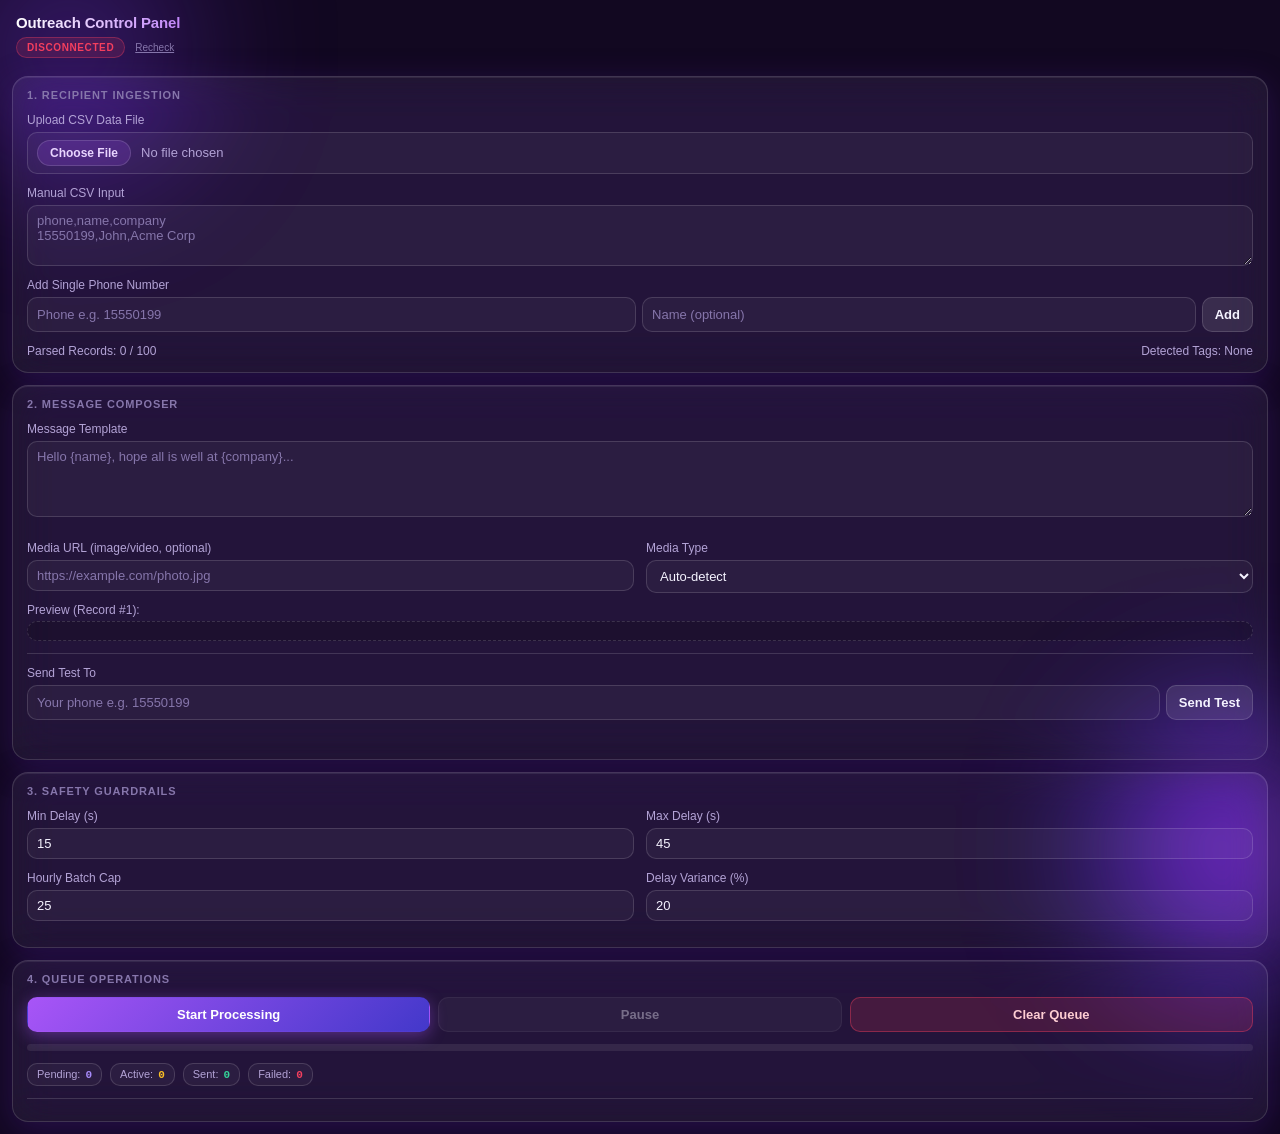
==== sidepanel/sidepanel.html @ 9fc60889 "update" ====
<!DOCTYPE html>
<html lang="en">
<head>
  <meta charset="UTF-8">
  <meta name="viewport" content="width=device-width, initial-scale=1.0">
  <title>Bulk Outreach Panel</title>
  <link rel="stylesheet" href="sidepanel.css">
</head>
<body>
  <div class="app-container">
    <header class="app-header">
      <h2>Outreach Control Panel</h2>
      <div class="header-status">
        <div id="connection-badge" class="badge disconnected">Disconnected</div>
        <button id="btn-recheck-connection" class="link-btn" type="button" title="Re-check WhatsApp session">Recheck</button>
      </div>
    </header>

    <!-- Recipient Data Ingestion Module -->
    <section class="panel-section">
      <h3>1. Recipient Ingestion</h3>
      <div class="form-group">
        <label for="csv-file-input">Upload CSV Data File</label>
        <input type="file" id="csv-file-input" accept=".csv">
      </div>
      <div class="form-group">
        <label for="manual-paste-input">Manual CSV Input</label>
        <textarea id="manual-paste-input" rows="3" placeholder="phone,name,company&#10;15550199,John,Acme Corp"></textarea>
      </div>
      <div class="form-group">
        <label for="quickadd-phone-input">Add Single Phone Number</label>
        <div class="inline-add-row">
          <input type="text" id="quickadd-phone-input" placeholder="Phone e.g. 15550199">
          <input type="text" id="quickadd-name-input" placeholder="Name (optional)">
          <button id="btn-quickadd" class="btn secondary btn-compact" type="button">Add</button>
        </div>
      </div>
      <div class="data-summary">
        <div>Parsed Records: <span id="record-count">0</span> / <span id="record-cap">100</span></div>
        <div>Detected Tags: <span id="detected-tags">None</span></div>
      </div>
      <div id="recipient-warning" class="warning-text" hidden></div>
    </section>

    <!-- Message Template Composer Module -->
    <section class="panel-section">
      <h3>2. Message Composer</h3>
      <div class="form-group">
        <label for="template-input">Message Template</label>
        <textarea id="template-input" rows="4" placeholder="Hello {name}, hope all is well at {company}..."></textarea>
      </div>
      <div id="dynamic-chip-container" class="chip-container"></div>
      <div class="grid-2col">
        <div class="form-group">
          <label for="media-url-input">Media URL (image/video, optional)</label>
          <input type="text" id="media-url-input" placeholder="https://example.com/photo.jpg">
        </div>
        <div class="form-group">
          <label for="media-type-input">Media Type</label>
          <select id="media-type-input">
            <option value="auto">Auto-detect</option>
            <option value="image">Image</option>
            <option value="video">Video</option>
          </select>
        </div>
      </div>
      <div class="preview-box">
        <label>Preview (Record #1):</label>
        <div id="template-preview-output" class="preview-content"></div>
        <img id="media-preview-thumb" class="media-preview-thumb" hidden alt="Media preview">
        <div id="media-preview-video-tag" class="media-preview-tag" hidden>🎬 Video attached</div>
      </div>
      <div class="form-group test-send-row">
        <label for="test-phone-input">Send Test To</label>
        <div class="inline-add-row inline-add-row-2">
          <input type="text" id="test-phone-input" placeholder="Your phone e.g. 15550199">
          <button id="btn-send-test" class="btn secondary btn-compact" type="button">Send Test</button>
        </div>
        <div id="test-send-status" class="test-send-status"></div>
      </div>
    </section>

    <!-- Automation Configuration Guardrails -->
    <section class="panel-section">
      <h3>3. Safety Guardrails</h3>
      <div class="grid-2col">
        <div class="form-group">
          <label for="min-delay-input">Min Delay (s)</label>
          <input type="number" id="min-delay-input" value="15" min="5">
        </div>
        <div class="form-group">
          <label for="max-delay-input">Max Delay (s)</label>
          <input type="number" id="max-delay-input" value="45" min="10">
        </div>
      </div>
      <div class="grid-2col">
        <div class="form-group">
          <label for="batch-cap-input">Hourly Batch Cap</label>
          <input type="number" id="batch-cap-input" value="25" min="1">
        </div>
        <div class="form-group">
          <label for="jitter-input">Delay Variance (%)</label>
          <input type="number" id="jitter-input" value="20" min="0" max="100">
        </div>
      </div>
    </section>

    <!-- Real-Time Queue Operations Monitor -->
    <section class="panel-section">
      <h3>4. Queue Operations</h3>
      <div class="button-group">
        <button id="btn-start-queue" class="btn primary">Start Processing</button>
        <button id="btn-pause-queue" class="btn secondary" disabled>Pause</button>
        <button id="btn-clear-queue" class="btn danger">Clear Queue</button>
      </div>
      <div class="progress-container">
        <div id="progress-fill" class="progress-bar-fill" style="width: 0%;"></div>
      </div>
      <div class="queue-status-summary">
        <span class="status-tag pending">Pending: <b id="cnt-pending">0</b></span>
        <span class="status-tag sending">Active: <b id="cnt-active">0</b></span>
        <span class="status-tag sent">Sent: <b id="cnt-sent">0</b></span>
        <span class="status-tag failed">Failed: <b id="cnt-failed">0</b></span>
      </div>
      <div id="queue-log-list" class="log-list"></div>
    </section>
  </div>
  <script type="module" src="sidepanel.js"></script>
</body>
</html>
---- sidepanel/sidepanel.css ----
:root {
  /* Base */
  --bg-deep: #120821;
  --bg-mid: #241246;

  /* Aurora signature blobs */
  --aurora-violet: #7c3aed;
  --aurora-magenta: #d946ef;
  --aurora-indigo: #4338ca;

  /* Glass surfaces */
  --glass-fill: rgba(255, 255, 255, 0.06);
  --glass-fill-strong: rgba(255, 255, 255, 0.1);
  --glass-border: rgba(255, 255, 255, 0.14);
  --glass-shadow: 0 8px 32px rgba(76, 29, 149, 0.35);

  /* Text */
  --text-primary: #f5f3ff;
  --text-muted: #b3a3d6;
  --text-faint: #8676ab;

  /* Accent + semantic */
  --accent: #a855f7;
  --accent-hover: #9333ea;
  --accent-soft: rgba(168, 85, 247, 0.18);
  --danger: #f43f5e;
  --danger-hover: #e11d48;
  --pending: #a78bfa;
  --sending: #fbbf24;
  --sent: #34d399;
  --failed: #f43f5e;

  --radius-lg: 16px;
  --radius-md: 10px;
  --spacing: 12px;
  font-size: 14px;
}

* {
  box-sizing: border-box;
}

html, body {
  height: 100%;
}

body {
  margin: 0;
  font-family: -apple-system, BlinkMacSystemFont, "Segoe UI", Roboto, sans-serif;
  color: var(--text-primary);
  background: var(--bg-deep);
  overflow-x: hidden;
}

/* --- Aurora signature background: soft drifting color fields behind the
   frosted glass cards. Fixed so it reads as one atmosphere behind scroll. --- */
body::before,
body::after {
  content: "";
  position: fixed;
  z-index: 0;
  border-radius: 50%;
  filter: blur(70px);
  opacity: 0.55;
  pointer-events: none;
  will-change: transform;
}

body::before {
  width: 340px;
  height: 340px;
  top: -120px;
  left: -100px;
  background: radial-gradient(circle, var(--aurora-violet), transparent 70%);
  animation: drift-a 26s ease-in-out infinite;
}

body::after {
  width: 300px;
  height: 300px;
  bottom: -100px;
  right: -110px;
  background: radial-gradient(circle, var(--aurora-magenta), var(--aurora-indigo) 60%, transparent 75%);
  animation: drift-b 32s ease-in-out infinite;
}

@keyframes drift-a {
  0%, 100% { transform: translate(0, 0) scale(1); }
  50% { transform: translate(30px, 40px) scale(1.12); }
}

@keyframes drift-b {
  0%, 100% { transform: translate(0, 0) scale(1); }
  50% { transform: translate(-25px, -30px) scale(1.08); }
}

@media (prefers-reduced-motion: reduce) {
  body::before,
  body::after {
    animation: none;
  }
}

.app-container {
  position: relative;
  z-index: 1;
  display: flex;
  flex-direction: column;
  gap: var(--spacing);
  padding: var(--spacing);
}

.app-header {
  display: flex;
  flex-direction: column;
  align-items: flex-start;
  gap: 6px;
  padding: 2px 4px 6px;
}

.app-header h2 {
  margin: 0;
  font-size: 15px;
  font-weight: 700;
  letter-spacing: -0.01em;
  white-space: nowrap;
  background: linear-gradient(90deg, #ffffff, var(--accent) 140%);
  -webkit-background-clip: text;
  background-clip: text;
  color: transparent;
}

.badge {
  font-size: 10px;
  font-weight: 700;
  text-transform: uppercase;
  letter-spacing: 0.06em;
  padding: 4px 10px;
  border-radius: 999px;
  border: 1px solid transparent;
  white-space: nowrap;
}

.badge.connected {
  background: rgba(52, 211, 153, 0.14);
  color: var(--sent);
  border-color: rgba(52, 211, 153, 0.35);
}

.badge.disconnected {
  background: rgba(244, 63, 94, 0.14);
  color: var(--failed);
  border-color: rgba(244, 63, 94, 0.35);
}

.header-status {
  display: flex;
  align-items: center;
  gap: 8px;
}

.link-btn {
  background: none;
  border: none;
  color: var(--text-faint);
  font-size: 10px;
  text-decoration: underline;
  cursor: pointer;
  padding: 2px;
}

.link-btn:hover {
  color: var(--accent);
}

/* --- Glass cards --- */

.panel-section {
  background: var(--glass-fill);
  border: 1px solid var(--glass-border);
  border-radius: var(--radius-lg);
  padding: var(--spacing) 14px 14px;
  backdrop-filter: blur(20px) saturate(160%);
  -webkit-backdrop-filter: blur(20px) saturate(160%);
  box-shadow: var(--glass-shadow), inset 0 1px 0 rgba(255, 255, 255, 0.08);
}

.panel-section h3 {
  margin: 0 0 var(--spacing) 0;
  font-size: 11px;
  font-weight: 700;
  text-transform: uppercase;
  letter-spacing: 0.08em;
  color: var(--text-faint);
}

.form-group {
  display: flex;
  flex-direction: column;
  gap: 5px;
  margin-bottom: var(--spacing);
}

.form-group:last-child {
  margin-bottom: 0;
}

.form-group label {
  font-size: 12px;
  color: var(--text-muted);
}

input[type="text"],
input[type="number"],
input[type="file"],
select,
textarea {
  width: 100%;
  padding: 7px 9px;
  border: 1px solid var(--glass-border);
  border-radius: var(--radius-md);
  font-family: inherit;
  font-size: 13px;
  background: rgba(255, 255, 255, 0.04);
  color: var(--text-primary);
  transition: border-color 0.15s ease, box-shadow 0.15s ease;
}

input::placeholder,
textarea::placeholder {
  color: var(--text-faint);
}

input:focus,
textarea:focus {
  outline: none;
  border-color: var(--accent);
  box-shadow: 0 0 0 3px var(--accent-soft);
}

input[type="file"] {
  color: var(--text-muted);
}

input[type="file"]::file-selector-button {
  padding: 5px 12px;
  margin-right: 10px;
  border: 1px solid var(--glass-border);
  border-radius: 999px;
  background: var(--accent-soft);
  color: #e9d5ff;
  font-size: 12px;
  font-weight: 600;
  cursor: pointer;
  transition: background-color 0.15s ease;
}

input[type="file"]::file-selector-button:hover {
  background: rgba(168, 85, 247, 0.3);
}

textarea {
  resize: vertical;
}

.data-summary {
  display: flex;
  justify-content: space-between;
  font-size: 12px;
  color: var(--text-muted);
  font-variant-numeric: tabular-nums;
}

.inline-add-row {
  display: grid;
  grid-template-columns: 1.1fr 1fr auto;
  gap: 6px;
}

.inline-add-row-2 {
  grid-template-columns: 1fr auto;
}

.btn-compact {
  flex: none;
  padding: 7px 14px;
}

.warning-text {
  margin-top: 8px;
  font-size: 11px;
  color: var(--sending);
  background: rgba(251, 191, 36, 0.12);
  border: 1px solid rgba(251, 191, 36, 0.35);
  border-radius: var(--radius-md);
  padding: 6px 9px;
}

.chip-container {
  display: flex;
  flex-wrap: wrap;
  gap: 6px;
  margin-bottom: var(--spacing);
}

.chip-container .chip {
  background: var(--accent-soft);
  border: 1px solid rgba(168, 85, 247, 0.35);
  border-radius: 999px;
  padding: 2px 10px;
  font-size: 11px;
  font-family: ui-monospace, "SF Mono", "Cascadia Code", monospace;
  color: #e9d5ff;
}

.preview-box label {
  font-size: 12px;
  color: var(--text-muted);
  display: block;
  margin-bottom: 4px;
}

.preview-content {
  background: rgba(0, 0, 0, 0.18);
  border: 1px dashed var(--glass-border);
  border-radius: var(--radius-md);
  padding: 9px;
  font-size: 13px;
  min-height: 20px;
  white-space: pre-wrap;
  color: var(--text-primary);
}

.media-preview-thumb {
  display: block;
  margin-top: 8px;
  max-width: 100%;
  max-height: 140px;
  border-radius: var(--radius-md);
  border: 1px solid var(--glass-border);
  object-fit: cover;
}

.media-preview-thumb[hidden],
.media-preview-tag[hidden] {
  display: none;
}

.media-preview-tag {
  margin-top: 8px;
  font-size: 12px;
  color: var(--text-muted);
  background: rgba(255, 255, 255, 0.04);
  border: 1px solid var(--glass-border);
  border-radius: var(--radius-md);
  padding: 6px 9px;
}

.test-send-row {
  margin-top: var(--spacing);
  padding-top: var(--spacing);
  border-top: 1px solid var(--glass-border);
}

.test-send-status {
  font-size: 11px;
  color: var(--text-muted);
  margin-top: 6px;
  min-height: 14px;
}

.test-send-status.success {
  color: var(--sent);
}

.test-send-status.error {
  color: var(--failed);
}

.grid-2col {
  display: grid;
  grid-template-columns: 1fr 1fr;
  gap: var(--spacing);
}

.button-group {
  display: flex;
  gap: 8px;
  margin-bottom: var(--spacing);
}

.btn {
  flex: 1;
  padding: 9px 12px;
  border: 1px solid transparent;
  border-radius: var(--radius-md);
  font-size: 13px;
  font-weight: 600;
  cursor: pointer;
  transition: transform 0.1s ease, background-color 0.15s ease, box-shadow 0.15s ease;
}

.btn:active:not(:disabled) {
  transform: scale(0.97);
}

.btn:disabled {
  opacity: 0.4;
  cursor: not-allowed;
}

.btn:focus-visible {
  outline: 2px solid var(--accent);
  outline-offset: 2px;
}

.btn.primary {
  background: linear-gradient(135deg, var(--accent), var(--aurora-indigo));
  color: #fff;
  box-shadow: 0 4px 16px rgba(168, 85, 247, 0.4);
}

.btn.primary:hover:not(:disabled) {
  background: linear-gradient(135deg, var(--accent-hover), var(--aurora-indigo));
}

.btn.secondary {
  background: var(--glass-fill-strong);
  border-color: var(--glass-border);
  color: var(--text-primary);
}

.btn.secondary:hover:not(:disabled) {
  background: rgba(255, 255, 255, 0.16);
}

.btn.danger {
  background: rgba(244, 63, 94, 0.16);
  border-color: rgba(244, 63, 94, 0.4);
  color: #fecdd3;
}

.btn.danger:hover:not(:disabled) {
  background: rgba(244, 63, 94, 0.28);
}

.progress-container {
  width: 100%;
  height: 7px;
  background: rgba(255, 255, 255, 0.08);
  border-radius: 999px;
  overflow: hidden;
  margin-bottom: var(--spacing);
}

.progress-bar-fill {
  height: 100%;
  background: linear-gradient(90deg, var(--aurora-indigo), var(--accent), var(--aurora-magenta));
  background-size: 200% 100%;
  border-radius: 999px;
  transition: width 0.3s ease;
  animation: shimmer 3s linear infinite;
}

@keyframes shimmer {
  0% { background-position: 0% 50%; }
  100% { background-position: 200% 50%; }
}

@media (prefers-reduced-motion: reduce) {
  .progress-bar-fill {
    animation: none;
  }
}

.queue-status-summary {
  display: flex;
  flex-wrap: wrap;
  gap: 8px;
  margin-bottom: var(--spacing);
}

.status-tag {
  font-size: 11px;
  font-variant-numeric: tabular-nums;
  padding: 4px 9px;
  border-radius: var(--radius-md);
  background: rgba(255, 255, 255, 0.04);
  border: 1px solid var(--glass-border);
  color: var(--text-muted);
}

.status-tag b {
  font-family: ui-monospace, "SF Mono", "Cascadia Code", monospace;
  margin-left: 2px;
}

.status-tag.pending b { color: var(--pending); }
.status-tag.sending b { color: var(--sending); }
.status-tag.sent b { color: var(--sent); }
.status-tag.failed b { color: var(--failed); }

.log-list {
  max-height: 160px;
  overflow-y: auto;
  font-size: 12px;
  font-family: ui-monospace, "SF Mono", "Cascadia Code", monospace;
  border-top: 1px solid var(--glass-border);
  padding-top: 8px;
  display: flex;
  flex-direction: column;
  gap: 4px;
}

.log-list .log-entry {
  display: flex;
  justify-content: space-between;
  gap: 8px;
  color: var(--text-muted);
}

.log-list::-webkit-scrollbar {
  width: 6px;
}

.log-list::-webkit-scrollbar-thumb {
  background: rgba(168, 85, 247, 0.35);
  border-radius: 999px;
}

.log-list::-webkit-scrollbar-track {
  background: transparent;
}
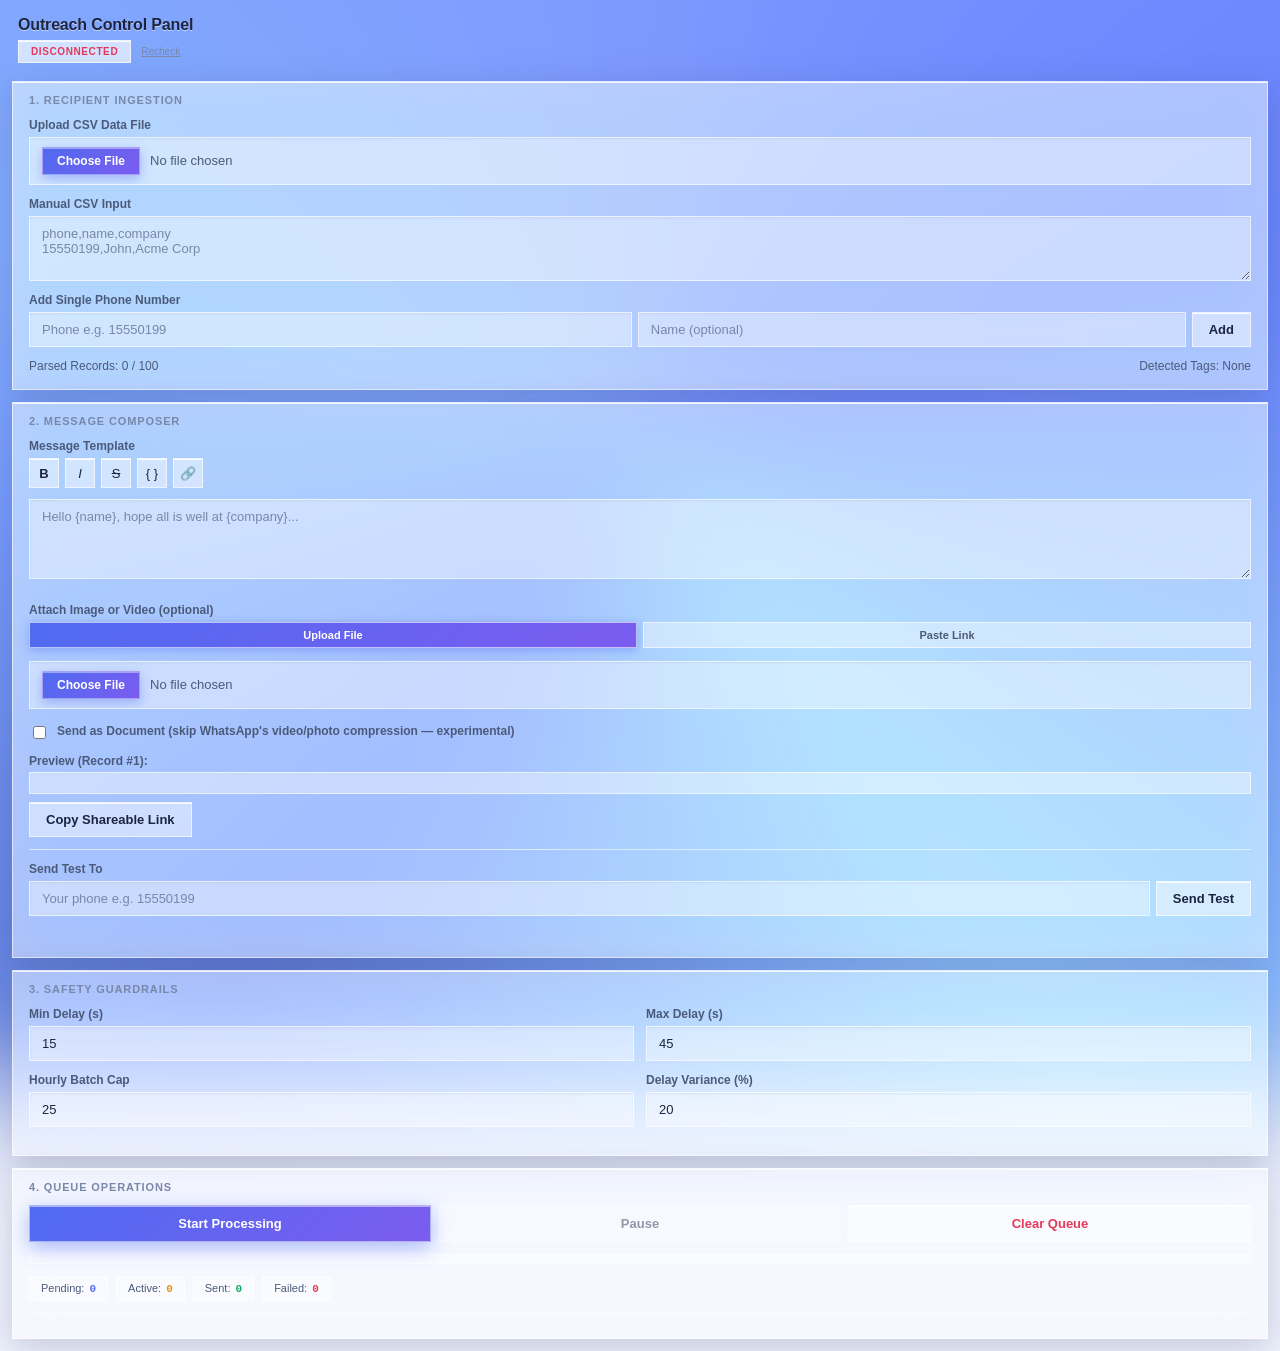
==== commit ec0fc4e2: "update" ====
--- a/sidepanel/sidepanel.html
+++ b/sidepanel/sidepanel.html
@@ -47,28 +47,61 @@
       <h3>2. Message Composer</h3>
       <div class="form-group">
         <label for="template-input">Message Template</label>
+        <div class="format-toolbar">
+          <button type="button" class="fmt-btn" data-marker="*" title="Bold"><b>B</b></button>
+          <button type="button" class="fmt-btn" data-marker="_" title="Italic"><i>I</i></button>
+          <button type="button" class="fmt-btn" data-marker="~" title="Strikethrough"><s>S</s></button>
+          <button type="button" class="fmt-btn" data-marker="```" title="Monospace">{ }</button>
+          <button type="button" class="fmt-btn" id="btn-insert-link" title="Insert Link">🔗</button>
+        </div>
         <textarea id="template-input" rows="4" placeholder="Hello {name}, hope all is well at {company}..."></textarea>
       </div>
       <div id="dynamic-chip-container" class="chip-container"></div>
-      <div class="grid-2col">
-        <div class="form-group">
-          <label for="media-url-input">Media URL (image/video, optional)</label>
-          <input type="text" id="media-url-input" placeholder="https://example.com/photo.jpg">
+
+      <div class="form-group">
+        <label>Attach Image or Video (optional)</label>
+        <div class="media-tabs">
+          <button type="button" class="media-tab active" data-tab="upload">Upload File</button>
+          <button type="button" class="media-tab" data-tab="link">Paste Link</button>
         </div>
-        <div class="form-group">
-          <label for="media-type-input">Media Type</label>
-          <select id="media-type-input">
-            <option value="auto">Auto-detect</option>
-            <option value="image">Image</option>
-            <option value="video">Video</option>
-          </select>
+
+        <div id="media-tab-upload" class="media-tab-panel">
+          <input type="file" id="media-file-input" accept="image/*,video/*">
+          <div id="upload-file-name" class="upload-name" hidden></div>
         </div>
+
+        <div id="media-tab-link" class="media-tab-panel" hidden>
+          <div class="grid-2col">
+            <div class="form-group">
+              <label for="media-url-input">Media URL</label>
+              <input type="text" id="media-url-input" placeholder="https://example.com/photo.jpg">
+            </div>
+            <div class="form-group">
+              <label for="media-type-input">Media Type</label>
+              <select id="media-type-input">
+                <option value="auto">Auto-detect</option>
+                <option value="image">Image</option>
+                <option value="video">Video</option>
+              </select>
+            </div>
+          </div>
+        </div>
+
+        <label class="checkbox-row">
+          <input type="checkbox" id="send-as-document-input">
+          <span>Send as Document (skip WhatsApp's video/photo compression — experimental)</span>
+        </label>
       </div>
+
       <div class="preview-box">
         <label>Preview (Record #1):</label>
         <div id="template-preview-output" class="preview-content"></div>
         <img id="media-preview-thumb" class="media-preview-thumb" hidden alt="Media preview">
         <div id="media-preview-video-tag" class="media-preview-tag" hidden>🎬 Video attached</div>
+        <div class="share-link-row">
+          <button id="btn-copy-share-link" class="btn secondary btn-compact" type="button">Copy Shareable Link</button>
+          <span id="share-link-status" class="share-link-status"></span>
+        </div>
       </div>
       <div class="form-group test-send-row">
         <label for="test-phone-input">Send Test To</label>
--- a/sidepanel/sidepanel.css
+++ b/sidepanel/sidepanel.css
@@ -1,37 +1,29 @@
 :root {
-  /* Base */
-  --bg-deep: #120821;
-  --bg-mid: #241246;
-
-  /* Aurora signature blobs */
-  --aurora-violet: #7c3aed;
-  --aurora-magenta: #d946ef;
-  --aurora-indigo: #4338ca;
-
-  /* Glass surfaces */
-  --glass-fill: rgba(255, 255, 255, 0.06);
-  --glass-fill-strong: rgba(255, 255, 255, 0.1);
-  --glass-border: rgba(255, 255, 255, 0.14);
-  --glass-shadow: 0 8px 32px rgba(76, 29, 149, 0.35);
-
-  /* Text */
-  --text-primary: #f5f3ff;
-  --text-muted: #b3a3d6;
-  --text-faint: #8676ab;
+  /* Liquid Glass: vivid moving color field behind, translucent frosted
+     panels floating on top with a bright specular edge. */
+  --text-primary: #1c2440;
+  --text-muted: #4c5a7a;
+  --text-faint: #7987a8;
 
   /* Accent + semantic */
-  --accent: #a855f7;
-  --accent-hover: #9333ea;
-  --accent-soft: rgba(168, 85, 247, 0.18);
-  --danger: #f43f5e;
-  --danger-hover: #e11d48;
-  --pending: #a78bfa;
-  --sending: #fbbf24;
-  --sent: #34d399;
-  --failed: #f43f5e;
-
-  --radius-lg: 16px;
-  --radius-md: 10px;
+  --accent: #4f6bf0;
+  --accent-hover: #3c56d6;
+  --accent-soft: rgba(79, 107, 240, 0.22);
+  --pending: #5b6fee;
+  --sending: #e8940f;
+  --sent: #17a869;
+  --failed: #e6395a;
+
+  /* Glass surface */
+  --glass-fill: rgba(255, 255, 255, 0.5);
+  --glass-fill-strong: rgba(255, 255, 255, 0.68);
+  --glass-highlight: rgba(255, 255, 255, 0.85);
+  --glass-edge: rgba(255, 255, 255, 0.6);
+  --glass-shadow: rgba(49, 57, 99, 0.22);
+
+  --radius-lg: 0;
+  --radius-md: 0;
+  --radius-pill: 0;
   --spacing: 12px;
   font-size: 14px;
 }
@@ -48,55 +40,40 @@
   margin: 0;
   font-family: -apple-system, BlinkMacSystemFont, "Segoe UI", Roboto, sans-serif;
   color: var(--text-primary);
-  background: var(--bg-deep);
   overflow-x: hidden;
-}
-
-/* --- Aurora signature background: soft drifting color fields behind the
-   frosted glass cards. Fixed so it reads as one atmosphere behind scroll. --- */
-body::before,
-body::after {
+  background: #eef1fc;
+}
+
+/* --- The "liquid" environment: a slow-flowing vivid gradient the glass
+   panels float on top of and refract. Fixed so it reads as one continuous
+   atmosphere behind scrollable content. --- */
+body::before {
   content: "";
   position: fixed;
+  inset: -20%;
   z-index: 0;
-  border-radius: 50%;
-  filter: blur(70px);
-  opacity: 0.55;
+  background: conic-gradient(
+    from 0deg at 50% 50%,
+    #4f6bf0,
+    #2f4bd0,
+    #6ea8f5,
+    #1c3a9c,
+    #5a86f0,
+    #4f6bf0
+  );
+  filter: blur(60px) saturate(140%);
+  opacity: 0.65;
+  animation: liquid-spin 40s linear infinite;
   pointer-events: none;
-  will-change: transform;
-}
-
-body::before {
-  width: 340px;
-  height: 340px;
-  top: -120px;
-  left: -100px;
-  background: radial-gradient(circle, var(--aurora-violet), transparent 70%);
-  animation: drift-a 26s ease-in-out infinite;
-}
-
-body::after {
-  width: 300px;
-  height: 300px;
-  bottom: -100px;
-  right: -110px;
-  background: radial-gradient(circle, var(--aurora-magenta), var(--aurora-indigo) 60%, transparent 75%);
-  animation: drift-b 32s ease-in-out infinite;
-}
-
-@keyframes drift-a {
-  0%, 100% { transform: translate(0, 0) scale(1); }
-  50% { transform: translate(30px, 40px) scale(1.12); }
-}
-
-@keyframes drift-b {
-  0%, 100% { transform: translate(0, 0) scale(1); }
-  50% { transform: translate(-25px, -30px) scale(1.08); }
+}
+
+@keyframes liquid-spin {
+  0% { transform: rotate(0deg); }
+  100% { transform: rotate(360deg); }
 }
 
 @media (prefers-reduced-motion: reduce) {
-  body::before,
-  body::after {
+  body::before {
     animation: none;
   }
 }
@@ -115,19 +92,17 @@
   flex-direction: column;
   align-items: flex-start;
   gap: 6px;
-  padding: 2px 4px 6px;
+  padding: 4px 6px 6px;
 }
 
 .app-header h2 {
   margin: 0;
-  font-size: 15px;
-  font-weight: 700;
+  font-size: 16px;
+  font-weight: 800;
   letter-spacing: -0.01em;
   white-space: nowrap;
-  background: linear-gradient(90deg, #ffffff, var(--accent) 140%);
-  -webkit-background-clip: text;
-  background-clip: text;
-  color: transparent;
+  color: #1c2440;
+  text-shadow: 0 1px 0 rgba(255, 255, 255, 0.5);
 }
 
 .badge {
@@ -135,22 +110,22 @@
   font-weight: 700;
   text-transform: uppercase;
   letter-spacing: 0.06em;
-  padding: 4px 10px;
-  border-radius: 999px;
-  border: 1px solid transparent;
+  padding: 5px 12px;
+  border-radius: var(--radius-pill);
   white-space: nowrap;
+  background: var(--glass-fill-strong);
+  backdrop-filter: blur(16px) saturate(160%);
+  -webkit-backdrop-filter: blur(16px) saturate(160%);
+  border: 1px solid var(--glass-edge);
+  box-shadow: inset 0 1px 0 var(--glass-highlight);
 }
 
 .badge.connected {
-  background: rgba(52, 211, 153, 0.14);
   color: var(--sent);
-  border-color: rgba(52, 211, 153, 0.35);
 }
 
 .badge.disconnected {
-  background: rgba(244, 63, 94, 0.14);
   color: var(--failed);
-  border-color: rgba(244, 63, 94, 0.35);
 }
 
 .header-status {
@@ -173,22 +148,23 @@
   color: var(--accent);
 }
 
-/* --- Glass cards --- */
+/* --- Glass cards: translucent, blurred, with a bright top-edge highlight
+   simulating light catching the rim of the glass. --- */
 
 .panel-section {
   background: var(--glass-fill);
-  border: 1px solid var(--glass-border);
+  backdrop-filter: blur(22px) saturate(180%);
+  -webkit-backdrop-filter: blur(22px) saturate(180%);
+  border: 1px solid var(--glass-edge);
   border-radius: var(--radius-lg);
-  padding: var(--spacing) 14px 14px;
-  backdrop-filter: blur(20px) saturate(160%);
-  -webkit-backdrop-filter: blur(20px) saturate(160%);
-  box-shadow: var(--glass-shadow), inset 0 1px 0 rgba(255, 255, 255, 0.08);
+  padding: var(--spacing) 16px 16px;
+  box-shadow: 0 8px 32px var(--glass-shadow), inset 0 1px 0 var(--glass-highlight);
 }
 
 .panel-section h3 {
   margin: 0 0 var(--spacing) 0;
   font-size: 11px;
-  font-weight: 700;
+  font-weight: 800;
   text-transform: uppercase;
   letter-spacing: 0.08em;
   color: var(--text-faint);
@@ -208,6 +184,7 @@
 .form-group label {
   font-size: 12px;
   color: var(--text-muted);
+  font-weight: 600;
 }
 
 input[type="text"],
@@ -216,14 +193,15 @@
 select,
 textarea {
   width: 100%;
-  padding: 7px 9px;
-  border: 1px solid var(--glass-border);
+  padding: 9px 12px;
+  border: 1px solid var(--glass-edge);
   border-radius: var(--radius-md);
   font-family: inherit;
   font-size: 13px;
-  background: rgba(255, 255, 255, 0.04);
+  background: rgba(255, 255, 255, 0.4);
   color: var(--text-primary);
-  transition: border-color 0.15s ease, box-shadow 0.15s ease;
+  box-shadow: inset 0 1px 2px rgba(49, 57, 99, 0.08);
+  transition: box-shadow 0.15s ease, background-color 0.15s ease;
 }
 
 input::placeholder,
@@ -234,8 +212,8 @@
 input:focus,
 textarea:focus {
   outline: none;
-  border-color: var(--accent);
-  box-shadow: 0 0 0 3px var(--accent-soft);
+  background: rgba(255, 255, 255, 0.6);
+  box-shadow: inset 0 1px 2px rgba(49, 57, 99, 0.08), 0 0 0 3px var(--accent-soft);
 }
 
 input[type="file"] {
@@ -243,20 +221,21 @@
 }
 
 input[type="file"]::file-selector-button {
-  padding: 5px 12px;
+  padding: 6px 14px;
   margin-right: 10px;
-  border: 1px solid var(--glass-border);
-  border-radius: 999px;
-  background: var(--accent-soft);
-  color: #e9d5ff;
+  border: 1px solid rgba(255, 255, 255, 0.4);
+  border-radius: var(--radius-pill);
+  background: linear-gradient(135deg, var(--accent), #7b5cf0);
+  color: #fff;
   font-size: 12px;
-  font-weight: 600;
+  font-weight: 700;
   cursor: pointer;
-  transition: background-color 0.15s ease;
+  box-shadow: 0 4px 12px rgba(79, 107, 240, 0.4), inset 0 1px 0 rgba(255, 255, 255, 0.4);
+  transition: box-shadow 0.15s ease;
 }
 
 input[type="file"]::file-selector-button:hover {
-  background: rgba(168, 85, 247, 0.3);
+  box-shadow: 0 2px 8px rgba(79, 107, 240, 0.4), inset 0 1px 0 rgba(255, 255, 255, 0.4);
 }
 
 textarea {
@@ -281,19 +260,14 @@
   grid-template-columns: 1fr auto;
 }
 
-.btn-compact {
-  flex: none;
-  padding: 7px 14px;
-}
-
 .warning-text {
   margin-top: 8px;
   font-size: 11px;
-  color: var(--sending);
-  background: rgba(251, 191, 36, 0.12);
-  border: 1px solid rgba(251, 191, 36, 0.35);
+  color: #8a5a05;
+  background: rgba(255, 255, 255, 0.45);
+  border: 1px solid var(--glass-edge);
   border-radius: var(--radius-md);
-  padding: 6px 9px;
+  padding: 7px 10px;
 }
 
 .chip-container {
@@ -304,13 +278,55 @@
 }
 
 .chip-container .chip {
-  background: var(--accent-soft);
-  border: 1px solid rgba(168, 85, 247, 0.35);
-  border-radius: 999px;
-  padding: 2px 10px;
+  background: rgba(255, 255, 255, 0.5);
+  border: 1px solid var(--glass-edge);
+  border-radius: var(--radius-pill);
+  padding: 3px 12px;
   font-size: 11px;
   font-family: ui-monospace, "SF Mono", "Cascadia Code", monospace;
-  color: #e9d5ff;
+  color: var(--accent);
+  font-weight: 600;
+}
+
+/* --- Formatting toolbar for the message template --- */
+
+.format-toolbar {
+  display: flex;
+  gap: 6px;
+  margin-bottom: 6px;
+}
+
+.fmt-btn {
+  width: 30px;
+  height: 30px;
+  border: 1px solid var(--glass-edge);
+  border-radius: var(--radius-md);
+  background: rgba(255, 255, 255, 0.45);
+  color: var(--text-primary);
+  font-size: 13px;
+  cursor: pointer;
+  display: flex;
+  align-items: center;
+  justify-content: center;
+  box-shadow: inset 0 1px 0 var(--glass-highlight);
+  transition: background-color 0.15s ease;
+}
+
+.fmt-btn:hover {
+  background: rgba(255, 255, 255, 0.7);
+  color: var(--accent);
+}
+
+.share-link-row {
+  display: flex;
+  align-items: center;
+  gap: 8px;
+  margin-top: 8px;
+}
+
+.share-link-status {
+  font-size: 11px;
+  color: var(--sent);
 }
 
 .preview-box label {
@@ -318,17 +334,29 @@
   color: var(--text-muted);
   display: block;
   margin-bottom: 4px;
+  font-weight: 600;
 }
 
 .preview-content {
-  background: rgba(0, 0, 0, 0.18);
-  border: 1px dashed var(--glass-border);
+  background: rgba(255, 255, 255, 0.4);
+  border: 1px solid var(--glass-edge);
   border-radius: var(--radius-md);
-  padding: 9px;
+  padding: 10px 12px;
   font-size: 13px;
   min-height: 20px;
   white-space: pre-wrap;
   color: var(--text-primary);
+}
+
+.preview-content strong { color: var(--text-primary); }
+.preview-content code {
+  background: rgba(49, 57, 99, 0.08);
+  padding: 0 4px;
+  font-family: ui-monospace, "SF Mono", "Cascadia Code", monospace;
+}
+.preview-content a {
+  color: var(--accent);
+  text-decoration: underline;
 }
 
 .media-preview-thumb {
@@ -337,12 +365,13 @@
   max-width: 100%;
   max-height: 140px;
   border-radius: var(--radius-md);
-  border: 1px solid var(--glass-border);
   object-fit: cover;
+  border: 1px solid var(--glass-edge);
 }
 
 .media-preview-thumb[hidden],
-.media-preview-tag[hidden] {
+.media-preview-tag[hidden],
+.upload-name[hidden] {
   display: none;
 }
 
@@ -350,16 +379,68 @@
   margin-top: 8px;
   font-size: 12px;
   color: var(--text-muted);
-  background: rgba(255, 255, 255, 0.04);
-  border: 1px solid var(--glass-border);
+  background: rgba(255, 255, 255, 0.4);
+  border: 1px solid var(--glass-edge);
   border-radius: var(--radius-md);
-  padding: 6px 9px;
+  padding: 7px 10px;
+}
+
+.upload-name {
+  margin-top: 6px;
+  font-size: 11px;
+  color: var(--accent);
+  font-weight: 600;
+}
+
+.media-tabs {
+  display: flex;
+  gap: 6px;
+  margin-bottom: 8px;
+}
+
+.media-tab {
+  flex: 1;
+  padding: 6px 10px;
+  border: 1px solid var(--glass-edge);
+  border-radius: var(--radius-pill);
+  background: rgba(255, 255, 255, 0.4);
+  color: var(--text-muted);
+  font-size: 11px;
+  font-weight: 700;
+  cursor: pointer;
+  transition: background-color 0.15s ease, color 0.15s ease;
+}
+
+.media-tab.active {
+  color: #fff;
+  background: linear-gradient(135deg, var(--accent), #7b5cf0);
+  box-shadow: 0 2px 10px rgba(79, 107, 240, 0.4);
+}
+
+.media-tab-panel[hidden] {
+  display: none;
+}
+
+.checkbox-row {
+  display: flex;
+  align-items: flex-start;
+  gap: 8px;
+  margin-top: 10px;
+  font-size: 11px;
+  color: var(--text-muted);
+  cursor: pointer;
+}
+
+.checkbox-row input {
+  width: auto;
+  margin-top: 2px;
+  accent-color: var(--accent);
 }
 
 .test-send-row {
   margin-top: var(--spacing);
   padding-top: var(--spacing);
-  border-top: 1px solid var(--glass-border);
+  border-top: 1px solid var(--glass-edge);
 }
 
 .test-send-status {
@@ -391,21 +472,24 @@
 
 .btn {
   flex: 1;
-  padding: 9px 12px;
-  border: 1px solid transparent;
-  border-radius: var(--radius-md);
+  padding: 10px 12px;
+  border: 1px solid var(--glass-edge);
+  border-radius: var(--radius-pill);
   font-size: 13px;
-  font-weight: 600;
+  font-weight: 700;
   cursor: pointer;
-  transition: transform 0.1s ease, background-color 0.15s ease, box-shadow 0.15s ease;
+  background: rgba(255, 255, 255, 0.45);
+  color: var(--text-primary);
+  box-shadow: inset 0 1px 0 var(--glass-highlight);
+  transition: box-shadow 0.12s ease, transform 0.1s ease, background-color 0.15s ease;
 }
 
 .btn:active:not(:disabled) {
-  transform: scale(0.97);
+  transform: scale(0.98);
 }
 
 .btn:disabled {
-  opacity: 0.4;
+  opacity: 0.45;
   cursor: not-allowed;
 }
 
@@ -415,62 +499,40 @@
 }
 
 .btn.primary {
-  background: linear-gradient(135deg, var(--accent), var(--aurora-indigo));
+  background: linear-gradient(135deg, var(--accent), #7b5cf0);
   color: #fff;
-  box-shadow: 0 4px 16px rgba(168, 85, 247, 0.4);
+  border-color: rgba(255, 255, 255, 0.5);
+  box-shadow: 0 6px 20px rgba(79, 107, 240, 0.45), inset 0 1px 0 rgba(255, 255, 255, 0.5);
 }
 
 .btn.primary:hover:not(:disabled) {
-  background: linear-gradient(135deg, var(--accent-hover), var(--aurora-indigo));
-}
-
-.btn.secondary {
-  background: var(--glass-fill-strong);
-  border-color: var(--glass-border);
-  color: var(--text-primary);
-}
-
-.btn.secondary:hover:not(:disabled) {
-  background: rgba(255, 255, 255, 0.16);
+  background: linear-gradient(135deg, var(--accent-hover), #6a49dd);
 }
 
 .btn.danger {
-  background: rgba(244, 63, 94, 0.16);
-  border-color: rgba(244, 63, 94, 0.4);
-  color: #fecdd3;
-}
-
-.btn.danger:hover:not(:disabled) {
-  background: rgba(244, 63, 94, 0.28);
+  color: var(--failed);
+}
+
+.btn-compact {
+  flex: none;
+  padding: 9px 16px;
 }
 
 .progress-container {
   width: 100%;
-  height: 7px;
-  background: rgba(255, 255, 255, 0.08);
-  border-radius: 999px;
+  height: 10px;
+  background: rgba(255, 255, 255, 0.35);
+  border: 1px solid var(--glass-edge);
+  border-radius: var(--radius-pill);
   overflow: hidden;
   margin-bottom: var(--spacing);
 }
 
 .progress-bar-fill {
   height: 100%;
-  background: linear-gradient(90deg, var(--aurora-indigo), var(--accent), var(--aurora-magenta));
-  background-size: 200% 100%;
-  border-radius: 999px;
+  background: linear-gradient(90deg, var(--accent), #7b5cf0);
+  border-radius: var(--radius-pill);
   transition: width 0.3s ease;
-  animation: shimmer 3s linear infinite;
-}
-
-@keyframes shimmer {
-  0% { background-position: 0% 50%; }
-  100% { background-position: 200% 50%; }
-}
-
-@media (prefers-reduced-motion: reduce) {
-  .progress-bar-fill {
-    animation: none;
-  }
 }
 
 .queue-status-summary {
@@ -483,10 +545,10 @@
 .status-tag {
   font-size: 11px;
   font-variant-numeric: tabular-nums;
-  padding: 4px 9px;
-  border-radius: var(--radius-md);
-  background: rgba(255, 255, 255, 0.04);
-  border: 1px solid var(--glass-border);
+  padding: 5px 11px;
+  border-radius: var(--radius-pill);
+  background: rgba(255, 255, 255, 0.4);
+  border: 1px solid var(--glass-edge);
   color: var(--text-muted);
 }
 
@@ -505,8 +567,8 @@
   overflow-y: auto;
   font-size: 12px;
   font-family: ui-monospace, "SF Mono", "Cascadia Code", monospace;
-  border-top: 1px solid var(--glass-border);
   padding-top: 8px;
+  border-top: 1px solid var(--glass-edge);
   display: flex;
   flex-direction: column;
   gap: 4px;
@@ -524,8 +586,8 @@
 }
 
 .log-list::-webkit-scrollbar-thumb {
-  background: rgba(168, 85, 247, 0.35);
-  border-radius: 999px;
+  background: var(--accent);
+  border-radius: var(--radius-pill);
 }
 
 .log-list::-webkit-scrollbar-track {
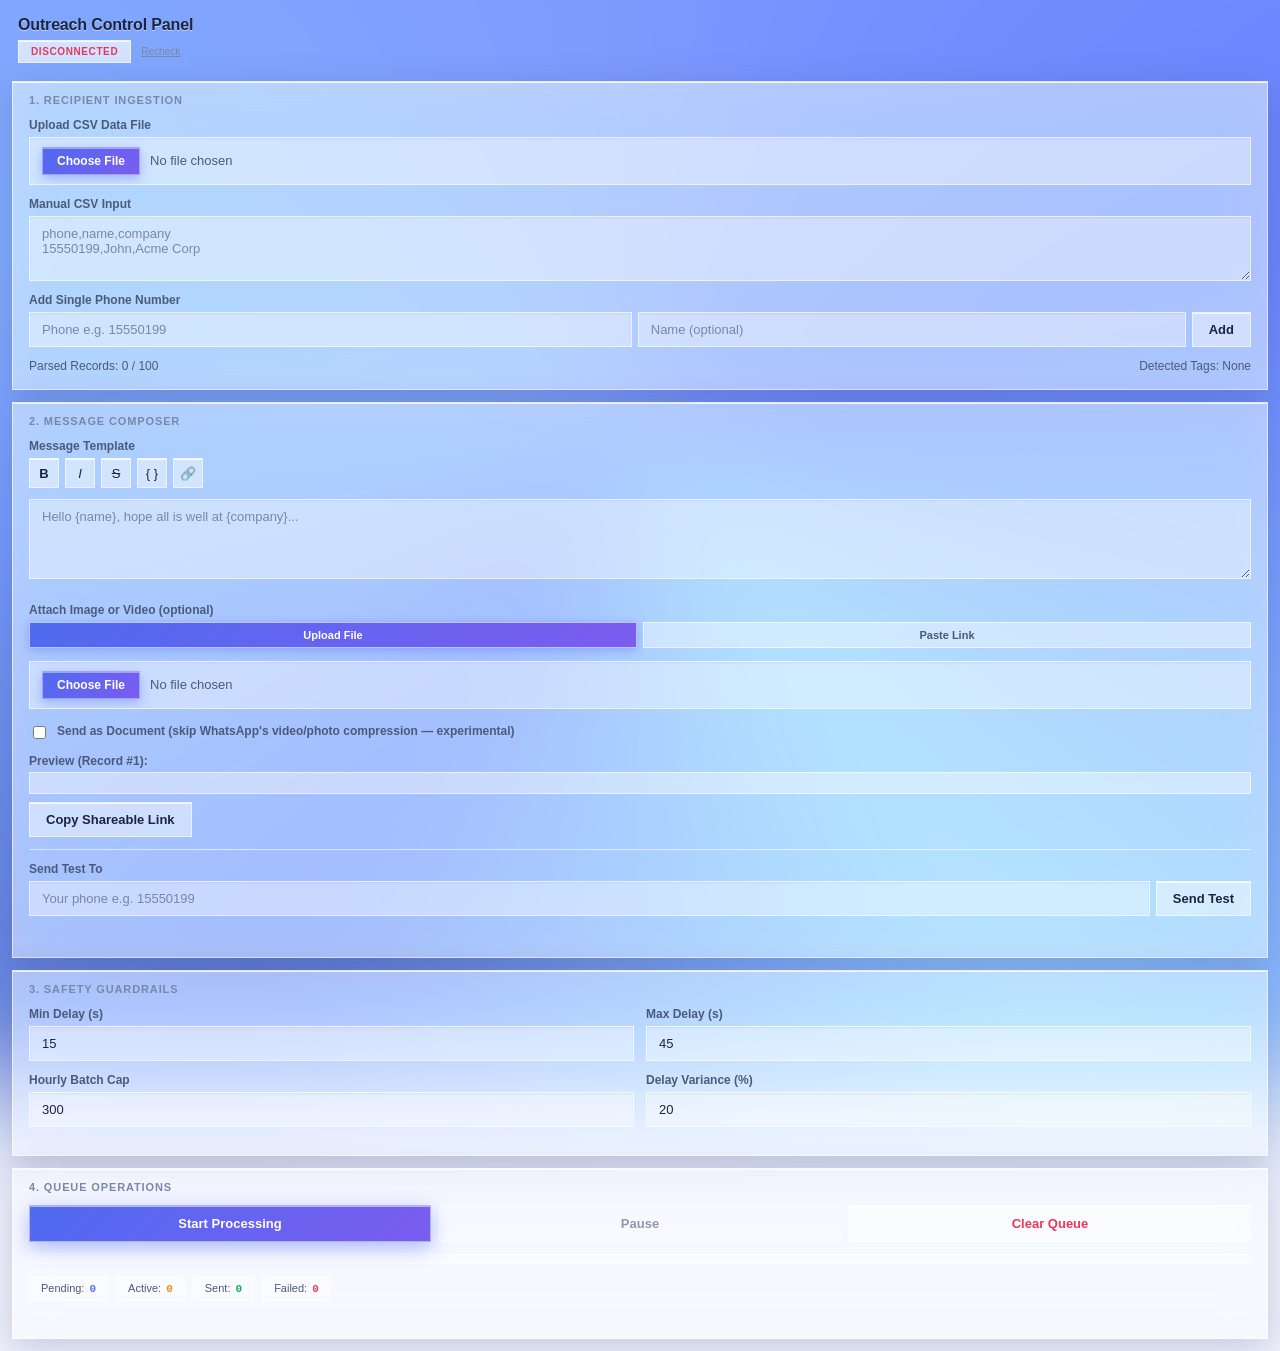
==== commit 936abe2e: "new version" ====
--- a/sidepanel/sidepanel.html
+++ b/sidepanel/sidepanel.html
@@ -53,6 +53,11 @@
           <button type="button" class="fmt-btn" data-marker="~" title="Strikethrough"><s>S</s></button>
           <button type="button" class="fmt-btn" data-marker="```" title="Monospace">{ }</button>
           <button type="button" class="fmt-btn" id="btn-insert-link" title="Insert Link">🔗</button>
+        </div>
+        <div id="link-insert-row" class="inline-add-row" hidden>
+          <input type="text" id="link-text-input" placeholder="Link text (optional)">
+          <input type="text" id="link-insert-input" placeholder="https://...">
+          <button type="button" id="btn-confirm-link" class="btn secondary btn-compact">Insert</button>
         </div>
         <textarea id="template-input" rows="4" placeholder="Hello {name}, hope all is well at {company}..."></textarea>
       </div>
@@ -129,7 +134,7 @@
       <div class="grid-2col">
         <div class="form-group">
           <label for="batch-cap-input">Hourly Batch Cap</label>
-          <input type="number" id="batch-cap-input" value="25" min="1">
+          <input type="number" id="batch-cap-input" value="300" min="1">
         </div>
         <div class="form-group">
           <label for="jitter-input">Delay Variance (%)</label>
--- a/sidepanel/sidepanel.css
+++ b/sidepanel/sidepanel.css
@@ -260,6 +260,10 @@
   grid-template-columns: 1fr auto;
 }
 
+.inline-add-row[hidden] {
+  display: none;
+}
+
 .warning-text {
   margin-top: 8px;
   font-size: 11px;
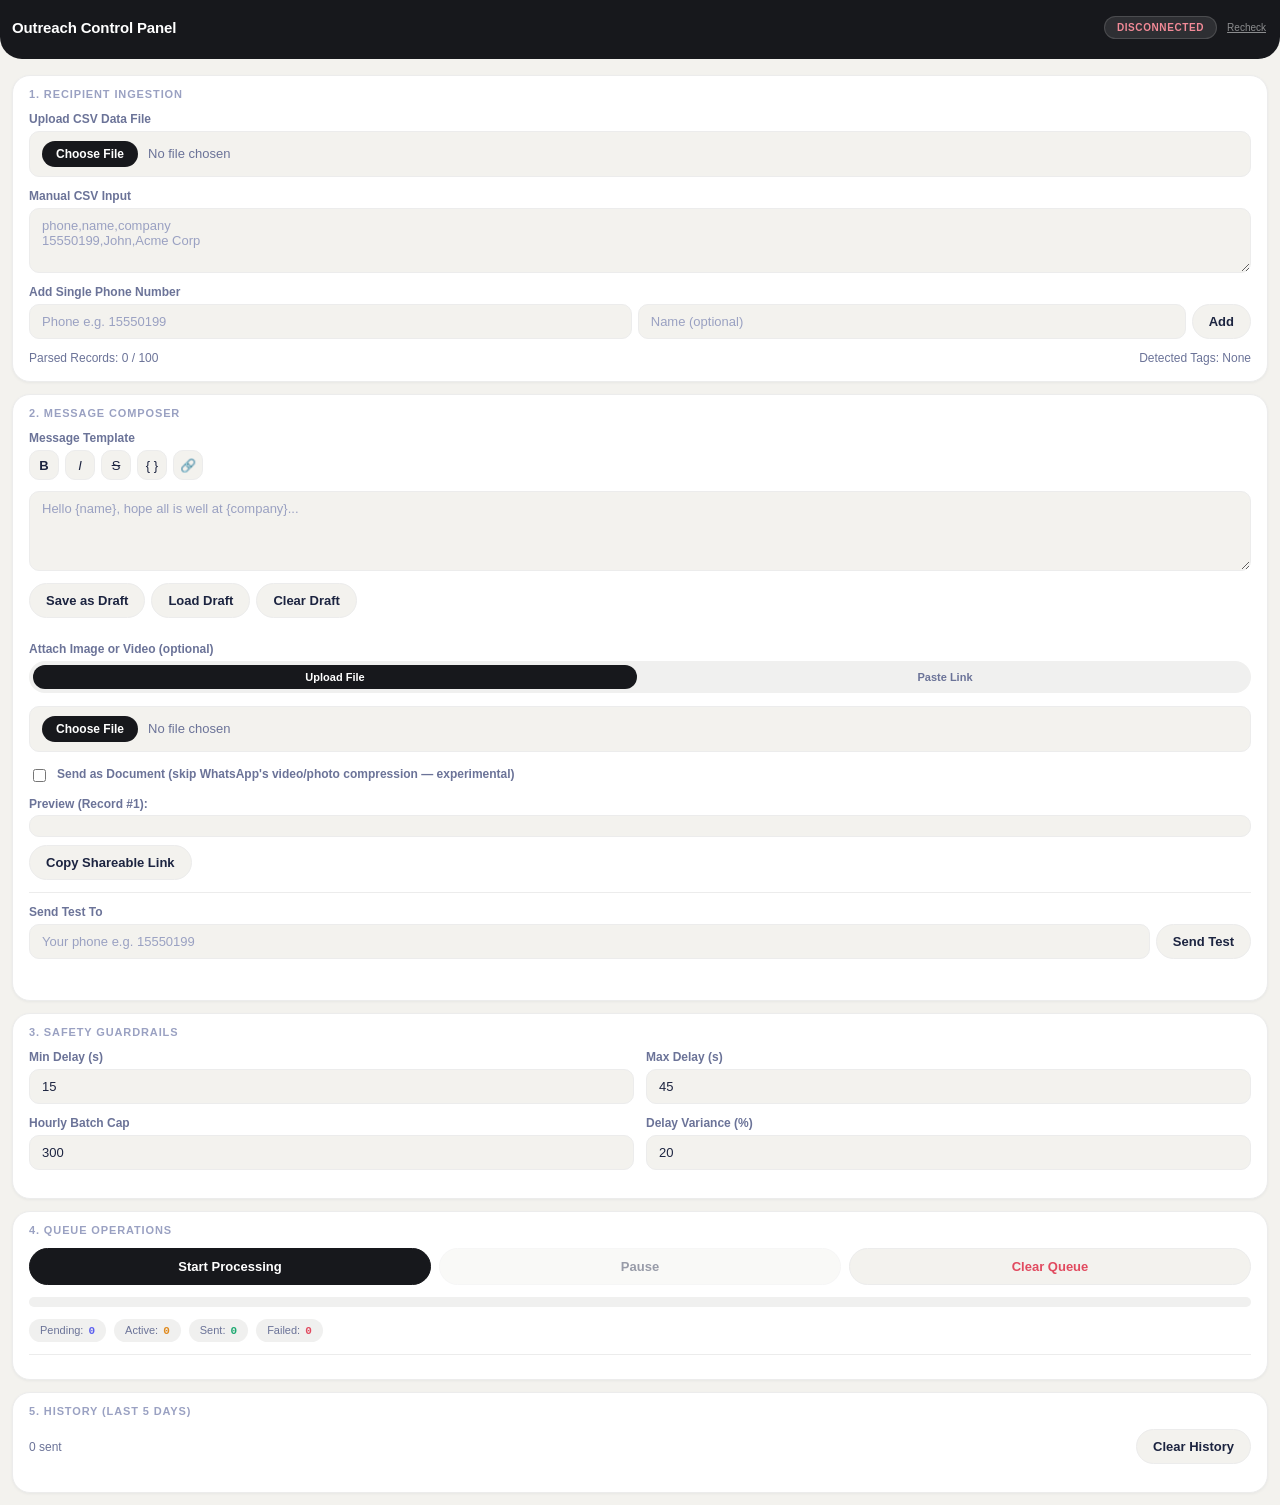
==== commit 0cad6eb8: "push new update" ====
--- a/sidepanel/sidepanel.html
+++ b/sidepanel/sidepanel.html
@@ -60,6 +60,12 @@
           <button type="button" id="btn-confirm-link" class="btn secondary btn-compact">Insert</button>
         </div>
         <textarea id="template-input" rows="4" placeholder="Hello {name}, hope all is well at {company}..."></textarea>
+      </div>
+      <div class="draft-row">
+        <button id="btn-save-draft" class="btn secondary btn-compact" type="button">Save as Draft</button>
+        <button id="btn-load-draft" class="btn secondary btn-compact" type="button">Load Draft</button>
+        <button id="btn-clear-draft" class="btn secondary btn-compact" type="button">Clear Draft</button>
+        <span id="draft-status" class="draft-status"></span>
       </div>
       <div id="dynamic-chip-container" class="chip-container"></div>
 
@@ -162,6 +168,16 @@
       </div>
       <div id="queue-log-list" class="log-list"></div>
     </section>
+
+    <!-- Local Send History (last 5 days, browser-only) -->
+    <section class="panel-section">
+      <h3>5. History (Last 5 Days)</h3>
+      <div class="history-toolbar">
+        <span id="history-count" class="history-count">0 sent</span>
+        <button id="btn-clear-history" class="btn secondary btn-compact" type="button">Clear History</button>
+      </div>
+      <div id="history-list" class="history-list"></div>
+    </section>
   </div>
   <script type="module" src="sidepanel.js"></script>
 </body>
--- a/sidepanel/sidepanel.css
+++ b/sidepanel/sidepanel.css
@@ -1,29 +1,26 @@
 :root {
-  /* Liquid Glass: vivid moving color field behind, translucent frosted
-     panels floating on top with a bright specular edge. */
   --text-primary: #1c2440;
-  --text-muted: #4c5a7a;
-  --text-faint: #7987a8;
-
-  /* Accent + semantic */
-  --accent: #4f6bf0;
-  --accent-hover: #3c56d6;
-  --accent-soft: rgba(79, 107, 240, 0.22);
-  --pending: #5b6fee;
-  --sending: #e8940f;
-  --sent: #17a869;
-  --failed: #e6395a;
-
-  /* Glass surface */
-  --glass-fill: rgba(255, 255, 255, 0.5);
-  --glass-fill-strong: rgba(255, 255, 255, 0.68);
-  --glass-highlight: rgba(255, 255, 255, 0.85);
-  --glass-edge: rgba(255, 255, 255, 0.6);
-  --glass-shadow: rgba(49, 57, 99, 0.22);
-
-  --radius-lg: 0;
-  --radius-md: 0;
-  --radius-pill: 0;
+  --text-muted: #6b7398;
+  --text-faint: #9aa1c2;
+
+  /* Accent + semantic — flat, solid colors */
+  --accent: #17181c;
+  --accent-hover: #000000;
+  --accent-soft: rgba(23, 24, 28, 0.08);
+  --pending: #5b5fef;
+  --sending: #e08a1e;
+  --sent: #1fa971;
+  --failed: #e14a5f;
+
+  --header-bg: #17181c;
+  --page-bg: #f3f2ee;
+  --card-bg: #ffffff;
+  --border: #ececec;
+  --tag-bg: #f0f0ef;
+
+  --radius-lg: 18px;
+  --radius-md: 10px;
+  --radius-pill: 999px;
   --spacing: 12px;
   font-size: 14px;
 }
@@ -41,46 +38,10 @@
   font-family: -apple-system, BlinkMacSystemFont, "Segoe UI", Roboto, sans-serif;
   color: var(--text-primary);
   overflow-x: hidden;
-  background: #eef1fc;
-}
-
-/* --- The "liquid" environment: a slow-flowing vivid gradient the glass
-   panels float on top of and refract. Fixed so it reads as one continuous
-   atmosphere behind scrollable content. --- */
-body::before {
-  content: "";
-  position: fixed;
-  inset: -20%;
-  z-index: 0;
-  background: conic-gradient(
-    from 0deg at 50% 50%,
-    #4f6bf0,
-    #2f4bd0,
-    #6ea8f5,
-    #1c3a9c,
-    #5a86f0,
-    #4f6bf0
-  );
-  filter: blur(60px) saturate(140%);
-  opacity: 0.65;
-  animation: liquid-spin 40s linear infinite;
-  pointer-events: none;
-}
-
-@keyframes liquid-spin {
-  0% { transform: rotate(0deg); }
-  100% { transform: rotate(360deg); }
-}
-
-@media (prefers-reduced-motion: reduce) {
-  body::before {
-    animation: none;
-  }
+  background: var(--page-bg);
 }
 
 .app-container {
-  position: relative;
-  z-index: 1;
   display: flex;
   flex-direction: column;
   gap: var(--spacing);
@@ -89,20 +50,22 @@
 
 .app-header {
   display: flex;
-  flex-direction: column;
-  align-items: flex-start;
-  gap: 6px;
-  padding: 4px 6px 6px;
+  align-items: center;
+  justify-content: space-between;
+  gap: 6px;
+  padding: 16px var(--spacing) 20px;
+  margin: calc(-1 * var(--spacing)) calc(-1 * var(--spacing)) 4px;
+  background: var(--header-bg);
+  border-radius: 0 0 22px 22px;
 }
 
 .app-header h2 {
   margin: 0;
-  font-size: 16px;
-  font-weight: 800;
+  font-size: 15px;
+  font-weight: 700;
   letter-spacing: -0.01em;
   white-space: nowrap;
-  color: #1c2440;
-  text-shadow: 0 1px 0 rgba(255, 255, 255, 0.5);
+  color: #fff;
 }
 
 .badge {
@@ -113,19 +76,16 @@
   padding: 5px 12px;
   border-radius: var(--radius-pill);
   white-space: nowrap;
-  background: var(--glass-fill-strong);
-  backdrop-filter: blur(16px) saturate(160%);
-  -webkit-backdrop-filter: blur(16px) saturate(160%);
-  border: 1px solid var(--glass-edge);
-  box-shadow: inset 0 1px 0 var(--glass-highlight);
+  background: rgba(255, 255, 255, 0.1);
+  border: 1px solid rgba(255, 255, 255, 0.14);
 }
 
 .badge.connected {
-  color: var(--sent);
+  color: #6fe3ab;
 }
 
 .badge.disconnected {
-  color: var(--failed);
+  color: #f28a97;
 }
 
 .header-status {
@@ -137,7 +97,7 @@
 .link-btn {
   background: none;
   border: none;
-  color: var(--text-faint);
+  color: rgba(255, 255, 255, 0.5);
   font-size: 10px;
   text-decoration: underline;
   cursor: pointer;
@@ -145,20 +105,17 @@
 }
 
 .link-btn:hover {
-  color: var(--accent);
-}
-
-/* --- Glass cards: translucent, blurred, with a bright top-edge highlight
-   simulating light catching the rim of the glass. --- */
+  color: #fff;
+}
+
+/* --- Flat cards: white surface, thin border, soft shadow --- */
 
 .panel-section {
-  background: var(--glass-fill);
-  backdrop-filter: blur(22px) saturate(180%);
-  -webkit-backdrop-filter: blur(22px) saturate(180%);
-  border: 1px solid var(--glass-edge);
+  background: var(--card-bg);
+  border: 1px solid var(--border);
   border-radius: var(--radius-lg);
   padding: var(--spacing) 16px 16px;
-  box-shadow: 0 8px 32px var(--glass-shadow), inset 0 1px 0 var(--glass-highlight);
+  box-shadow: 0 1px 3px rgba(28, 36, 64, 0.05);
 }
 
 .panel-section h3 {
@@ -194,14 +151,13 @@
 textarea {
   width: 100%;
   padding: 9px 12px;
-  border: 1px solid var(--glass-edge);
+  border: 1px solid var(--border);
   border-radius: var(--radius-md);
   font-family: inherit;
   font-size: 13px;
-  background: rgba(255, 255, 255, 0.4);
+  background: var(--page-bg);
   color: var(--text-primary);
-  box-shadow: inset 0 1px 2px rgba(49, 57, 99, 0.08);
-  transition: box-shadow 0.15s ease, background-color 0.15s ease;
+  transition: border-color 0.15s ease, background-color 0.15s ease;
 }
 
 input::placeholder,
@@ -212,8 +168,9 @@
 input:focus,
 textarea:focus {
   outline: none;
-  background: rgba(255, 255, 255, 0.6);
-  box-shadow: inset 0 1px 2px rgba(49, 57, 99, 0.08), 0 0 0 3px var(--accent-soft);
+  background: var(--card-bg);
+  border-color: var(--accent);
+  box-shadow: 0 0 0 3px var(--accent-soft);
 }
 
 input[type="file"] {
@@ -223,19 +180,18 @@
 input[type="file"]::file-selector-button {
   padding: 6px 14px;
   margin-right: 10px;
-  border: 1px solid rgba(255, 255, 255, 0.4);
-  border-radius: var(--radius-pill);
-  background: linear-gradient(135deg, var(--accent), #7b5cf0);
+  border: none;
+  border-radius: var(--radius-pill);
+  background: var(--accent);
   color: #fff;
   font-size: 12px;
   font-weight: 700;
   cursor: pointer;
-  box-shadow: 0 4px 12px rgba(79, 107, 240, 0.4), inset 0 1px 0 rgba(255, 255, 255, 0.4);
-  transition: box-shadow 0.15s ease;
+  transition: background-color 0.15s ease;
 }
 
 input[type="file"]::file-selector-button:hover {
-  box-shadow: 0 2px 8px rgba(79, 107, 240, 0.4), inset 0 1px 0 rgba(255, 255, 255, 0.4);
+  background: var(--accent-hover);
 }
 
 textarea {
@@ -268,8 +224,8 @@
   margin-top: 8px;
   font-size: 11px;
   color: #8a5a05;
-  background: rgba(255, 255, 255, 0.45);
-  border: 1px solid var(--glass-edge);
+  background: #fff8ea;
+  border: 1px solid #f5e3ae;
   border-radius: var(--radius-md);
   padding: 7px 10px;
 }
@@ -282,8 +238,8 @@
 }
 
 .chip-container .chip {
-  background: rgba(255, 255, 255, 0.5);
-  border: 1px solid var(--glass-edge);
+  background: var(--accent-soft);
+  border: 1px solid #ddd9fb;
   border-radius: var(--radius-pill);
   padding: 3px 12px;
   font-size: 11px;
@@ -303,22 +259,34 @@
 .fmt-btn {
   width: 30px;
   height: 30px;
-  border: 1px solid var(--glass-edge);
+  border: 1px solid var(--border);
   border-radius: var(--radius-md);
-  background: rgba(255, 255, 255, 0.45);
+  background: var(--page-bg);
   color: var(--text-primary);
   font-size: 13px;
   cursor: pointer;
   display: flex;
   align-items: center;
   justify-content: center;
-  box-shadow: inset 0 1px 0 var(--glass-highlight);
-  transition: background-color 0.15s ease;
+  transition: background-color 0.15s ease, color 0.15s ease;
 }
 
 .fmt-btn:hover {
-  background: rgba(255, 255, 255, 0.7);
+  background: var(--accent-soft);
   color: var(--accent);
+}
+
+.draft-row {
+  display: flex;
+  align-items: center;
+  flex-wrap: wrap;
+  gap: 6px;
+  margin-bottom: var(--spacing);
+}
+
+.draft-status {
+  font-size: 11px;
+  color: var(--text-muted);
 }
 
 .share-link-row {
@@ -342,8 +310,8 @@
 }
 
 .preview-content {
-  background: rgba(255, 255, 255, 0.4);
-  border: 1px solid var(--glass-edge);
+  background: var(--page-bg);
+  border: 1px solid var(--border);
   border-radius: var(--radius-md);
   padding: 10px 12px;
   font-size: 13px;
@@ -354,7 +322,7 @@
 
 .preview-content strong { color: var(--text-primary); }
 .preview-content code {
-  background: rgba(49, 57, 99, 0.08);
+  background: #eceefa;
   padding: 0 4px;
   font-family: ui-monospace, "SF Mono", "Cascadia Code", monospace;
 }
@@ -370,7 +338,7 @@
   max-height: 140px;
   border-radius: var(--radius-md);
   object-fit: cover;
-  border: 1px solid var(--glass-edge);
+  border: 1px solid var(--border);
 }
 
 .media-preview-thumb[hidden],
@@ -383,8 +351,8 @@
   margin-top: 8px;
   font-size: 12px;
   color: var(--text-muted);
-  background: rgba(255, 255, 255, 0.4);
-  border: 1px solid var(--glass-edge);
+  background: var(--page-bg);
+  border: 1px solid var(--border);
   border-radius: var(--radius-md);
   padding: 7px 10px;
 }
@@ -400,14 +368,17 @@
   display: flex;
   gap: 6px;
   margin-bottom: 8px;
+  background: var(--tag-bg);
+  padding: 4px;
+  border-radius: var(--radius-pill);
 }
 
 .media-tab {
   flex: 1;
   padding: 6px 10px;
-  border: 1px solid var(--glass-edge);
-  border-radius: var(--radius-pill);
-  background: rgba(255, 255, 255, 0.4);
+  border: none;
+  border-radius: var(--radius-pill);
+  background: transparent;
   color: var(--text-muted);
   font-size: 11px;
   font-weight: 700;
@@ -417,8 +388,7 @@
 
 .media-tab.active {
   color: #fff;
-  background: linear-gradient(135deg, var(--accent), #7b5cf0);
-  box-shadow: 0 2px 10px rgba(79, 107, 240, 0.4);
+  background: var(--accent);
 }
 
 .media-tab-panel[hidden] {
@@ -444,7 +414,7 @@
 .test-send-row {
   margin-top: var(--spacing);
   padding-top: var(--spacing);
-  border-top: 1px solid var(--glass-edge);
+  border-top: 1px solid var(--border);
 }
 
 .test-send-status {
@@ -477,15 +447,14 @@
 .btn {
   flex: 1;
   padding: 10px 12px;
-  border: 1px solid var(--glass-edge);
+  border: 1px solid var(--border);
   border-radius: var(--radius-pill);
   font-size: 13px;
   font-weight: 700;
   cursor: pointer;
-  background: rgba(255, 255, 255, 0.45);
+  background: var(--page-bg);
   color: var(--text-primary);
-  box-shadow: inset 0 1px 0 var(--glass-highlight);
-  transition: box-shadow 0.12s ease, transform 0.1s ease, background-color 0.15s ease;
+  transition: background-color 0.15s ease, transform 0.1s ease;
 }
 
 .btn:active:not(:disabled) {
@@ -503,14 +472,13 @@
 }
 
 .btn.primary {
-  background: linear-gradient(135deg, var(--accent), #7b5cf0);
+  background: var(--accent);
   color: #fff;
-  border-color: rgba(255, 255, 255, 0.5);
-  box-shadow: 0 6px 20px rgba(79, 107, 240, 0.45), inset 0 1px 0 rgba(255, 255, 255, 0.5);
+  border-color: var(--accent);
 }
 
 .btn.primary:hover:not(:disabled) {
-  background: linear-gradient(135deg, var(--accent-hover), #6a49dd);
+  background: var(--accent-hover);
 }
 
 .btn.danger {
@@ -525,8 +493,7 @@
 .progress-container {
   width: 100%;
   height: 10px;
-  background: rgba(255, 255, 255, 0.35);
-  border: 1px solid var(--glass-edge);
+  background: var(--tag-bg);
   border-radius: var(--radius-pill);
   overflow: hidden;
   margin-bottom: var(--spacing);
@@ -534,7 +501,7 @@
 
 .progress-bar-fill {
   height: 100%;
-  background: linear-gradient(90deg, var(--accent), #7b5cf0);
+  background: var(--accent);
   border-radius: var(--radius-pill);
   transition: width 0.3s ease;
 }
@@ -551,8 +518,7 @@
   font-variant-numeric: tabular-nums;
   padding: 5px 11px;
   border-radius: var(--radius-pill);
-  background: rgba(255, 255, 255, 0.4);
-  border: 1px solid var(--glass-edge);
+  background: var(--tag-bg);
   color: var(--text-muted);
 }
 
@@ -572,7 +538,7 @@
   font-size: 12px;
   font-family: ui-monospace, "SF Mono", "Cascadia Code", monospace;
   padding-top: 8px;
-  border-top: 1px solid var(--glass-edge);
+  border-top: 1px solid var(--border);
   display: flex;
   flex-direction: column;
   gap: 4px;
@@ -597,3 +563,86 @@
 .log-list::-webkit-scrollbar-track {
   background: transparent;
 }
+
+.history-toolbar {
+  display: flex;
+  align-items: center;
+  justify-content: space-between;
+  margin-bottom: var(--spacing);
+}
+
+.history-count {
+  font-size: 12px;
+  color: var(--text-muted);
+  font-variant-numeric: tabular-nums;
+}
+
+.history-list {
+  max-height: 260px;
+  overflow-y: auto;
+  display: flex;
+  flex-direction: column;
+  gap: 6px;
+}
+
+.history-empty {
+  font-size: 12px;
+  color: var(--text-faint);
+  padding: 6px 2px;
+}
+
+.history-item {
+  background: var(--page-bg);
+  border: 1px solid var(--border);
+  border-radius: var(--radius-md);
+  padding: 8px 10px;
+  cursor: pointer;
+}
+
+.history-item-row {
+  display: flex;
+  align-items: center;
+  justify-content: space-between;
+  gap: 8px;
+  font-size: 12px;
+}
+
+.history-item-who {
+  color: var(--text-primary);
+  font-weight: 600;
+  overflow: hidden;
+  text-overflow: ellipsis;
+  white-space: nowrap;
+}
+
+.history-item-meta {
+  display: flex;
+  align-items: center;
+  gap: 6px;
+  flex: none;
+}
+
+.history-item-time {
+  color: var(--text-faint);
+  font-size: 11px;
+  white-space: nowrap;
+}
+
+.history-item-full {
+  display: none;
+  margin-top: 8px;
+  padding-top: 8px;
+  border-top: 1px solid var(--border);
+  font-size: 12px;
+  color: var(--text-muted);
+  white-space: pre-wrap;
+}
+
+.history-item.expanded .history-item-full {
+  display: block;
+}
+
+.history-item-error {
+  color: var(--failed);
+  margin-top: 4px;
+}
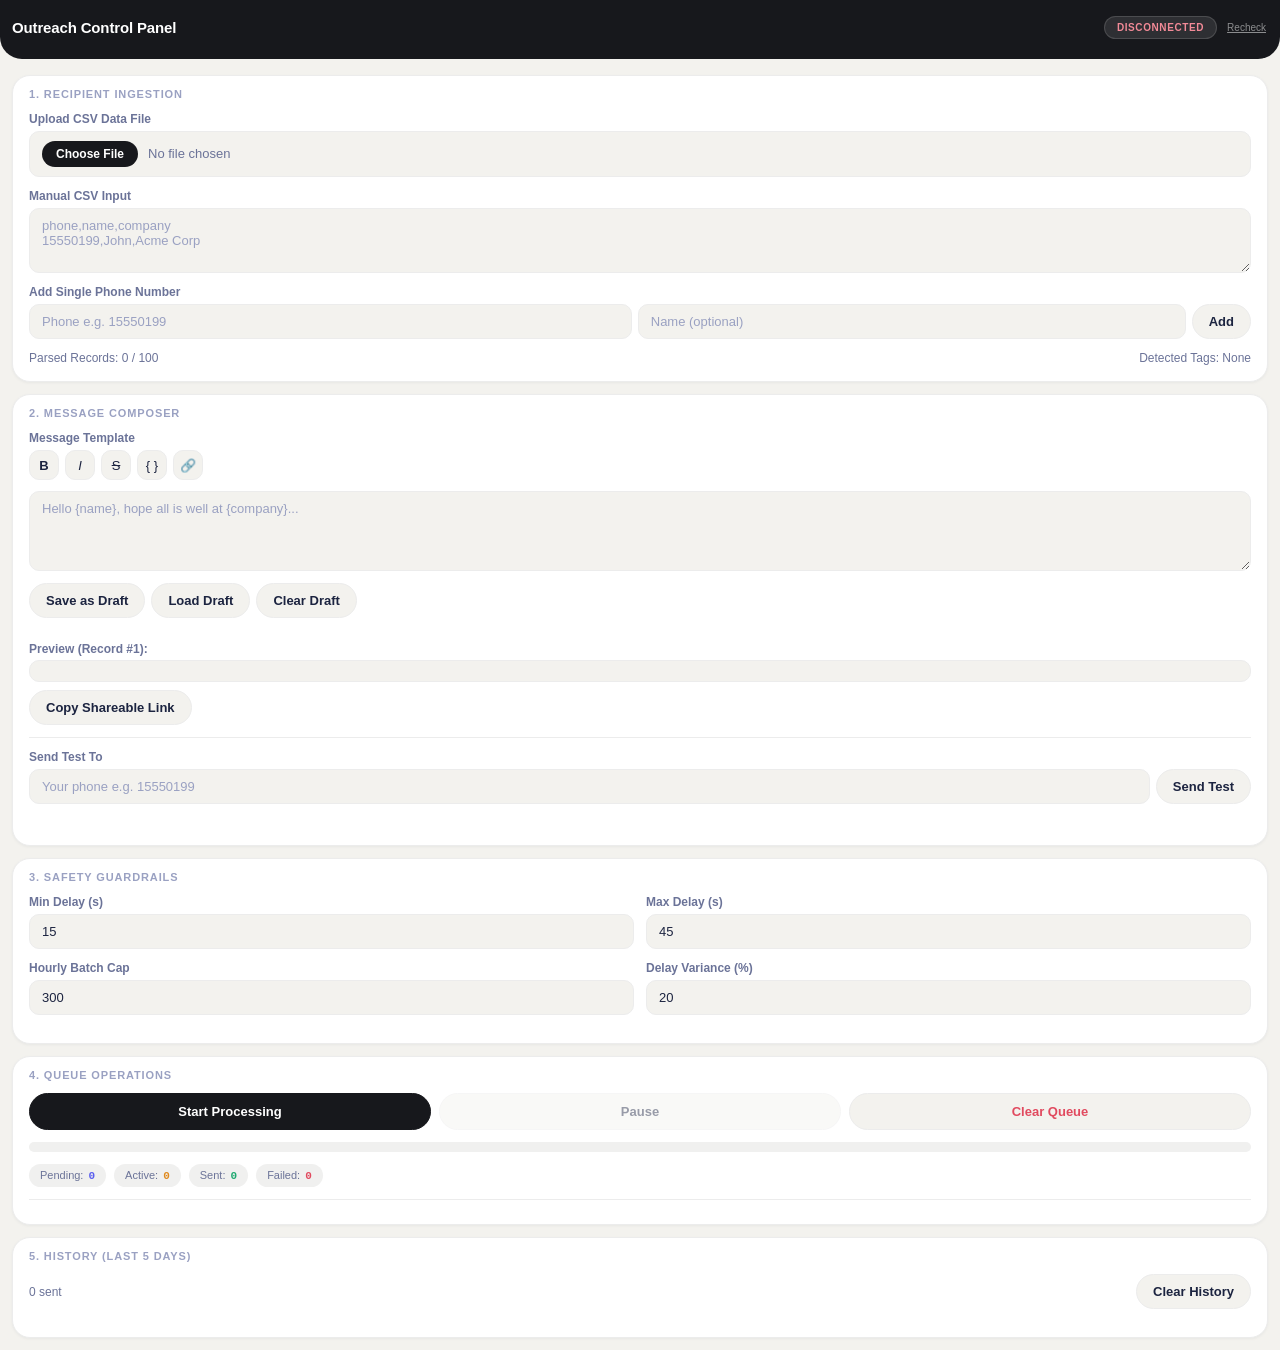
==== commit ced5098a: "upload" ====
--- a/sidepanel/sidepanel.html
+++ b/sidepanel/sidepanel.html
@@ -69,46 +69,9 @@
       </div>
       <div id="dynamic-chip-container" class="chip-container"></div>
 
-      <div class="form-group">
-        <label>Attach Image or Video (optional)</label>
-        <div class="media-tabs">
-          <button type="button" class="media-tab active" data-tab="upload">Upload File</button>
-          <button type="button" class="media-tab" data-tab="link">Paste Link</button>
-        </div>
-
-        <div id="media-tab-upload" class="media-tab-panel">
-          <input type="file" id="media-file-input" accept="image/*,video/*">
-          <div id="upload-file-name" class="upload-name" hidden></div>
-        </div>
-
-        <div id="media-tab-link" class="media-tab-panel" hidden>
-          <div class="grid-2col">
-            <div class="form-group">
-              <label for="media-url-input">Media URL</label>
-              <input type="text" id="media-url-input" placeholder="https://example.com/photo.jpg">
-            </div>
-            <div class="form-group">
-              <label for="media-type-input">Media Type</label>
-              <select id="media-type-input">
-                <option value="auto">Auto-detect</option>
-                <option value="image">Image</option>
-                <option value="video">Video</option>
-              </select>
-            </div>
-          </div>
-        </div>
-
-        <label class="checkbox-row">
-          <input type="checkbox" id="send-as-document-input">
-          <span>Send as Document (skip WhatsApp's video/photo compression — experimental)</span>
-        </label>
-      </div>
-
       <div class="preview-box">
         <label>Preview (Record #1):</label>
         <div id="template-preview-output" class="preview-content"></div>
-        <img id="media-preview-thumb" class="media-preview-thumb" hidden alt="Media preview">
-        <div id="media-preview-video-tag" class="media-preview-tag" hidden>🎬 Video attached</div>
         <div class="share-link-row">
           <button id="btn-copy-share-link" class="btn secondary btn-compact" type="button">Copy Shareable Link</button>
           <span id="share-link-status" class="share-link-status"></span>
--- a/sidepanel/sidepanel.css
+++ b/sidepanel/sidepanel.css
@@ -331,86 +331,6 @@
   text-decoration: underline;
 }
 
-.media-preview-thumb {
-  display: block;
-  margin-top: 8px;
-  max-width: 100%;
-  max-height: 140px;
-  border-radius: var(--radius-md);
-  object-fit: cover;
-  border: 1px solid var(--border);
-}
-
-.media-preview-thumb[hidden],
-.media-preview-tag[hidden],
-.upload-name[hidden] {
-  display: none;
-}
-
-.media-preview-tag {
-  margin-top: 8px;
-  font-size: 12px;
-  color: var(--text-muted);
-  background: var(--page-bg);
-  border: 1px solid var(--border);
-  border-radius: var(--radius-md);
-  padding: 7px 10px;
-}
-
-.upload-name {
-  margin-top: 6px;
-  font-size: 11px;
-  color: var(--accent);
-  font-weight: 600;
-}
-
-.media-tabs {
-  display: flex;
-  gap: 6px;
-  margin-bottom: 8px;
-  background: var(--tag-bg);
-  padding: 4px;
-  border-radius: var(--radius-pill);
-}
-
-.media-tab {
-  flex: 1;
-  padding: 6px 10px;
-  border: none;
-  border-radius: var(--radius-pill);
-  background: transparent;
-  color: var(--text-muted);
-  font-size: 11px;
-  font-weight: 700;
-  cursor: pointer;
-  transition: background-color 0.15s ease, color 0.15s ease;
-}
-
-.media-tab.active {
-  color: #fff;
-  background: var(--accent);
-}
-
-.media-tab-panel[hidden] {
-  display: none;
-}
-
-.checkbox-row {
-  display: flex;
-  align-items: flex-start;
-  gap: 8px;
-  margin-top: 10px;
-  font-size: 11px;
-  color: var(--text-muted);
-  cursor: pointer;
-}
-
-.checkbox-row input {
-  width: auto;
-  margin-top: 2px;
-  accent-color: var(--accent);
-}
-
 .test-send-row {
   margin-top: var(--spacing);
   padding-top: var(--spacing);
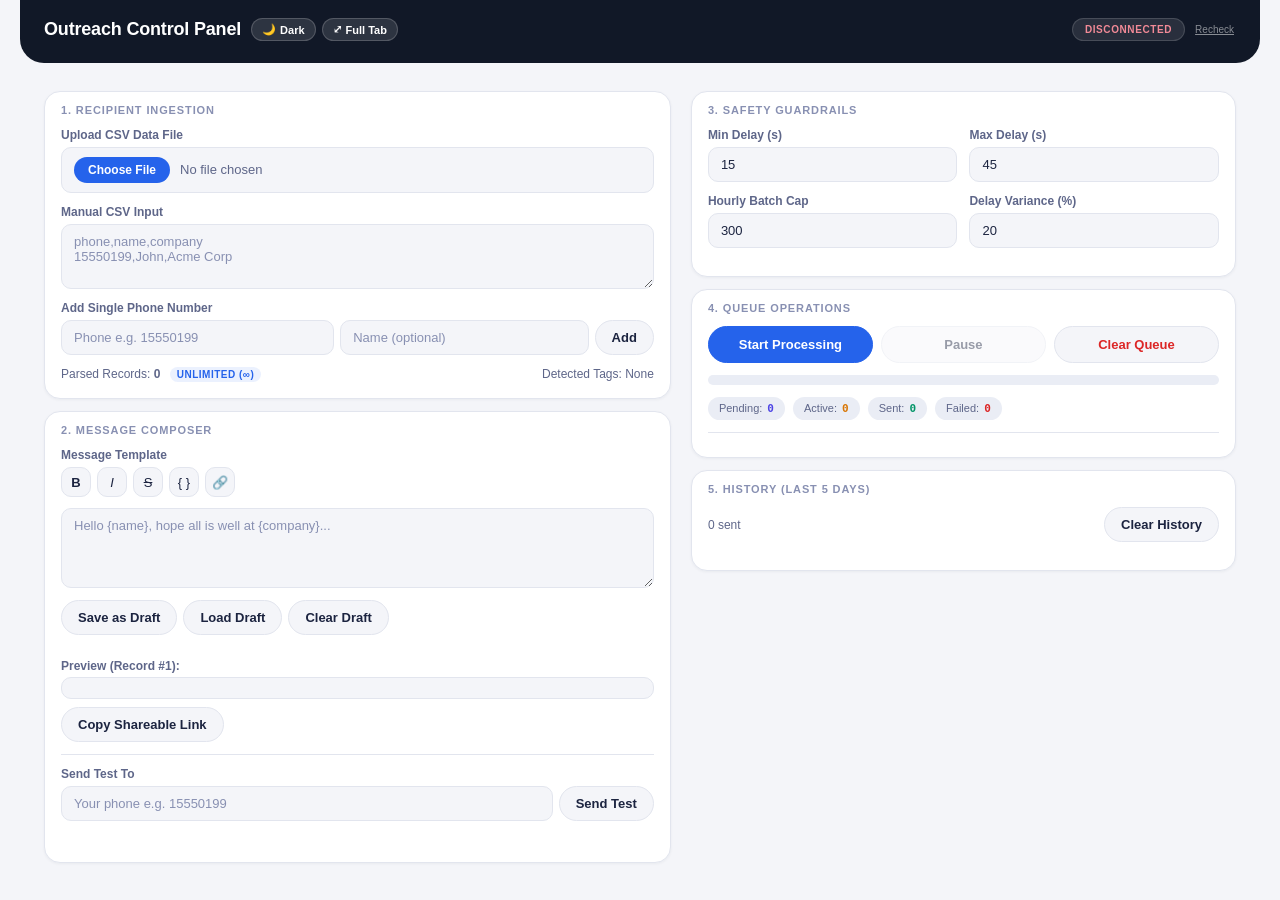
==== commit 74ea511c: "upload" ====
--- a/sidepanel/sidepanel.html
+++ b/sidepanel/sidepanel.html
@@ -9,139 +9,196 @@
 <body>
   <div class="app-container">
     <header class="app-header">
-      <h2>Outreach Control Panel</h2>
+      <div class="header-left">
+        <h2>Outreach Control Panel</h2>
+        <div class="header-controls">
+          <button id="btn-theme-toggle" class="header-action-btn" type="button" title="Toggle Light / Dark theme">
+            <span id="theme-icon">🌙</span> <span id="theme-label">Theme</span>
+          </button>
+          <button id="btn-open-tab" class="header-action-btn" type="button" title="Open extension in full tab">
+            <span>⤢</span> <span>Full Tab</span>
+          </button>
+        </div>
+      </div>
       <div class="header-status">
         <div id="connection-badge" class="badge disconnected">Disconnected</div>
         <button id="btn-recheck-connection" class="link-btn" type="button" title="Re-check WhatsApp session">Recheck</button>
       </div>
     </header>
 
-    <!-- Recipient Data Ingestion Module -->
-    <section class="panel-section">
-      <h3>1. Recipient Ingestion</h3>
-      <div class="form-group">
-        <label for="csv-file-input">Upload CSV Data File</label>
-        <input type="file" id="csv-file-input" accept=".csv">
-      </div>
-      <div class="form-group">
-        <label for="manual-paste-input">Manual CSV Input</label>
-        <textarea id="manual-paste-input" rows="3" placeholder="phone,name,company&#10;15550199,John,Acme Corp"></textarea>
-      </div>
-      <div class="form-group">
-        <label for="quickadd-phone-input">Add Single Phone Number</label>
-        <div class="inline-add-row">
-          <input type="text" id="quickadd-phone-input" placeholder="Phone e.g. 15550199">
-          <input type="text" id="quickadd-name-input" placeholder="Name (optional)">
-          <button id="btn-quickadd" class="btn secondary btn-compact" type="button">Add</button>
-        </div>
-      </div>
-      <div class="data-summary">
-        <div>Parsed Records: <span id="record-count">0</span> / <span id="record-cap">100</span></div>
-        <div>Detected Tags: <span id="detected-tags">None</span></div>
-      </div>
-      <div id="recipient-warning" class="warning-text" hidden></div>
-    </section>
-
-    <!-- Message Template Composer Module -->
-    <section class="panel-section">
-      <h3>2. Message Composer</h3>
-      <div class="form-group">
-        <label for="template-input">Message Template</label>
-        <div class="format-toolbar">
-          <button type="button" class="fmt-btn" data-marker="*" title="Bold"><b>B</b></button>
-          <button type="button" class="fmt-btn" data-marker="_" title="Italic"><i>I</i></button>
-          <button type="button" class="fmt-btn" data-marker="~" title="Strikethrough"><s>S</s></button>
-          <button type="button" class="fmt-btn" data-marker="```" title="Monospace">{ }</button>
-          <button type="button" class="fmt-btn" id="btn-insert-link" title="Insert Link">🔗</button>
-        </div>
-        <div id="link-insert-row" class="inline-add-row" hidden>
-          <input type="text" id="link-text-input" placeholder="Link text (optional)">
-          <input type="text" id="link-insert-input" placeholder="https://...">
-          <button type="button" id="btn-confirm-link" class="btn secondary btn-compact">Insert</button>
-        </div>
-        <textarea id="template-input" rows="4" placeholder="Hello {name}, hope all is well at {company}..."></textarea>
-      </div>
-      <div class="draft-row">
-        <button id="btn-save-draft" class="btn secondary btn-compact" type="button">Save as Draft</button>
-        <button id="btn-load-draft" class="btn secondary btn-compact" type="button">Load Draft</button>
-        <button id="btn-clear-draft" class="btn secondary btn-compact" type="button">Clear Draft</button>
-        <span id="draft-status" class="draft-status"></span>
-      </div>
-      <div id="dynamic-chip-container" class="chip-container"></div>
-
-      <div class="preview-box">
-        <label>Preview (Record #1):</label>
-        <div id="template-preview-output" class="preview-content"></div>
-        <div class="share-link-row">
-          <button id="btn-copy-share-link" class="btn secondary btn-compact" type="button">Copy Shareable Link</button>
-          <span id="share-link-status" class="share-link-status"></span>
-        </div>
-      </div>
-      <div class="form-group test-send-row">
-        <label for="test-phone-input">Send Test To</label>
-        <div class="inline-add-row inline-add-row-2">
-          <input type="text" id="test-phone-input" placeholder="Your phone e.g. 15550199">
-          <button id="btn-send-test" class="btn secondary btn-compact" type="button">Send Test</button>
-        </div>
-        <div id="test-send-status" class="test-send-status"></div>
-      </div>
-    </section>
-
-    <!-- Automation Configuration Guardrails -->
-    <section class="panel-section">
-      <h3>3. Safety Guardrails</h3>
-      <div class="grid-2col">
-        <div class="form-group">
-          <label for="min-delay-input">Min Delay (s)</label>
-          <input type="number" id="min-delay-input" value="15" min="5">
-        </div>
-        <div class="form-group">
-          <label for="max-delay-input">Max Delay (s)</label>
-          <input type="number" id="max-delay-input" value="45" min="10">
-        </div>
-      </div>
-      <div class="grid-2col">
-        <div class="form-group">
-          <label for="batch-cap-input">Hourly Batch Cap</label>
-          <input type="number" id="batch-cap-input" value="300" min="1">
-        </div>
-        <div class="form-group">
-          <label for="jitter-input">Delay Variance (%)</label>
-          <input type="number" id="jitter-input" value="20" min="0" max="100">
-        </div>
-      </div>
-    </section>
-
-    <!-- Real-Time Queue Operations Monitor -->
-    <section class="panel-section">
-      <h3>4. Queue Operations</h3>
-      <div class="button-group">
-        <button id="btn-start-queue" class="btn primary">Start Processing</button>
-        <button id="btn-pause-queue" class="btn secondary" disabled>Pause</button>
-        <button id="btn-clear-queue" class="btn danger">Clear Queue</button>
-      </div>
-      <div class="progress-container">
-        <div id="progress-fill" class="progress-bar-fill" style="width: 0%;"></div>
-      </div>
-      <div class="queue-status-summary">
-        <span class="status-tag pending">Pending: <b id="cnt-pending">0</b></span>
-        <span class="status-tag sending">Active: <b id="cnt-active">0</b></span>
-        <span class="status-tag sent">Sent: <b id="cnt-sent">0</b></span>
-        <span class="status-tag failed">Failed: <b id="cnt-failed">0</b></span>
-      </div>
-      <div id="queue-log-list" class="log-list"></div>
-    </section>
-
-    <!-- Local Send History (last 5 days, browser-only) -->
-    <section class="panel-section">
-      <h3>5. History (Last 5 Days)</h3>
-      <div class="history-toolbar">
-        <span id="history-count" class="history-count">0 sent</span>
-        <button id="btn-clear-history" class="btn secondary btn-compact" type="button">Clear History</button>
-      </div>
-      <div id="history-list" class="history-list"></div>
-    </section>
+    <main class="app-main-grid">
+      <div class="app-col-left">
+        <!-- Recipient Data Ingestion Module -->
+        <section class="panel-section">
+          <h3>1. Recipient Ingestion</h3>
+          <div class="form-group">
+            <label for="csv-file-input">Upload CSV Data File</label>
+            <input type="file" id="csv-file-input" accept=".csv">
+          </div>
+          <div class="form-group">
+            <label for="manual-paste-input">Manual CSV Input</label>
+            <textarea id="manual-paste-input" rows="3" placeholder="phone,name,company&#10;15550199,John,Acme Corp"></textarea>
+          </div>
+          <div class="form-group">
+            <label for="quickadd-phone-input">Add Single Phone Number</label>
+            <div class="inline-add-row">
+              <input type="text" id="quickadd-phone-input" placeholder="Phone e.g. 15550199">
+              <input type="text" id="quickadd-name-input" placeholder="Name (optional)">
+              <button id="btn-quickadd" class="btn secondary btn-compact" type="button">Add</button>
+            </div>
+          </div>
+          <div class="data-summary">
+            <div>Parsed Records: <b id="record-count">0</b> <span class="unlimited-pill">Unlimited (∞)</span></div>
+            <div>Detected Tags: <span id="detected-tags">None</span></div>
+          </div>
+          <div id="recipient-warning" class="warning-text" hidden></div>
+        </section>
+
+        <!-- Message Template Composer Module -->
+        <section class="panel-section">
+          <h3>2. Message Composer</h3>
+          <div class="form-group">
+            <label for="template-input">Message Template</label>
+            <div class="format-toolbar">
+              <button type="button" class="fmt-btn" data-marker="*" title="Bold"><b>B</b></button>
+              <button type="button" class="fmt-btn" data-marker="_" title="Italic"><i>I</i></button>
+              <button type="button" class="fmt-btn" data-marker="~" title="Strikethrough"><s>S</s></button>
+              <button type="button" class="fmt-btn" data-marker="```" title="Monospace">{ }</button>
+              <button type="button" class="fmt-btn" id="btn-insert-link" title="Insert Link">🔗</button>
+            </div>
+            <div id="link-insert-row" class="inline-add-row" hidden>
+              <input type="text" id="link-text-input" placeholder="Link text (optional)">
+              <input type="text" id="link-insert-input" placeholder="https://...">
+              <button type="button" id="btn-confirm-link" class="btn secondary btn-compact">Insert</button>
+            </div>
+            <textarea id="template-input" rows="4" placeholder="Hello {name}, hope all is well at {company}..."></textarea>
+          </div>
+          <div class="draft-row">
+            <button id="btn-save-draft" class="btn secondary btn-compact" type="button">Save as Draft</button>
+            <button id="btn-load-draft" class="btn secondary btn-compact" type="button">Load Draft</button>
+            <button id="btn-clear-draft" class="btn secondary btn-compact" type="button">Clear Draft</button>
+            <span id="draft-status" class="draft-status"></span>
+          </div>
+          <div id="dynamic-chip-container" class="chip-container"></div>
+
+          <!-- Attach PDF, Media & Documents (Hidden) -->
+          <div class="form-group media-section" hidden>
+            <label>Attach PDF, Image, or Video (optional)</label>
+            <div class="media-tabs">
+              <button type="button" class="media-tab active" data-tab="upload">Upload File (PDF / Image / Video)</button>
+              <button type="button" class="media-tab" data-tab="link">Paste Link</button>
+            </div>
+
+            <div id="media-tab-upload" class="media-tab-panel">
+              <input type="file" id="media-file-input" accept="application/pdf,image/*,video/*,.pdf,.doc,.docx,.xlsx,.txt">
+              <div id="upload-file-name" class="upload-name" hidden></div>
+            </div>
+
+            <div id="media-tab-link" class="media-tab-panel" hidden>
+              <div class="grid-2col">
+                <div class="form-group">
+                  <label for="media-url-input">File / Media URL</label>
+                  <input type="text" id="media-url-input" placeholder="https://example.com/invoice.pdf">
+                </div>
+                <div class="form-group">
+                  <label for="media-type-input">Attachment Type</label>
+                  <select id="media-type-input">
+                    <option value="auto">Auto-detect</option>
+                    <option value="pdf">PDF Document</option>
+                    <option value="image">Image</option>
+                    <option value="video">Video</option>
+                    <option value="document">Other Document</option>
+                  </select>
+                </div>
+              </div>
+            </div>
+
+            <label class="checkbox-row">
+              <input type="checkbox" id="send-as-document-input">
+              <span>Send as Document (Auto for PDFs; preserves original files without compression)</span>
+            </label>
+          </div>
+
+          <div class="preview-box">
+            <label>Preview (Record #1):</label>
+            <div id="template-preview-output" class="preview-content"></div>
+            <img id="media-preview-thumb" class="media-preview-thumb" hidden alt="Media preview">
+            <div id="media-preview-video-tag" class="media-preview-tag" hidden>🎬 Video attached</div>
+            <div id="media-preview-doc-tag" class="media-preview-tag" hidden>📄 Document / PDF: <b id="media-preview-doc-name"></b></div>
+            <div class="share-link-row">
+              <button id="btn-copy-share-link" class="btn secondary btn-compact" type="button">Copy Shareable Link</button>
+              <span id="share-link-status" class="share-link-status"></span>
+            </div>
+          </div>
+          <div class="form-group test-send-row">
+            <label for="test-phone-input">Send Test To</label>
+            <div class="inline-add-row inline-add-row-2">
+              <input type="text" id="test-phone-input" placeholder="Your phone e.g. 15550199">
+              <button id="btn-send-test" class="btn secondary btn-compact" type="button">Send Test</button>
+            </div>
+            <div id="test-send-status" class="test-send-status"></div>
+          </div>
+        </section>
+      </div>
+
+      <div class="app-col-right">
+        <!-- Automation Configuration Guardrails -->
+        <section class="panel-section">
+          <h3>3. Safety Guardrails</h3>
+          <div class="grid-2col">
+            <div class="form-group">
+              <label for="min-delay-input">Min Delay (s)</label>
+              <input type="number" id="min-delay-input" value="15" min="5">
+            </div>
+            <div class="form-group">
+              <label for="max-delay-input">Max Delay (s)</label>
+              <input type="number" id="max-delay-input" value="45" min="10">
+            </div>
+          </div>
+          <div class="grid-2col">
+            <div class="form-group">
+              <label for="batch-cap-input">Hourly Batch Cap</label>
+              <input type="number" id="batch-cap-input" value="300" min="1">
+            </div>
+            <div class="form-group">
+              <label for="jitter-input">Delay Variance (%)</label>
+              <input type="number" id="jitter-input" value="20" min="0" max="100">
+            </div>
+          </div>
+        </section>
+
+        <!-- Real-Time Queue Operations Monitor -->
+        <section class="panel-section">
+          <h3>4. Queue Operations</h3>
+          <div class="button-group">
+            <button id="btn-start-queue" class="btn primary">Start Processing</button>
+            <button id="btn-pause-queue" class="btn secondary" disabled>Pause</button>
+            <button id="btn-clear-queue" class="btn danger">Clear Queue</button>
+          </div>
+          <div class="progress-container">
+            <div id="progress-fill" class="progress-bar-fill" style="width: 0%;"></div>
+          </div>
+          <div class="queue-status-summary">
+            <span class="status-tag pending">Pending: <b id="cnt-pending">0</b></span>
+            <span class="status-tag sending">Active: <b id="cnt-active">0</b></span>
+            <span class="status-tag sent">Sent: <b id="cnt-sent">0</b></span>
+            <span class="status-tag failed">Failed: <b id="cnt-failed">0</b></span>
+          </div>
+          <div id="queue-log-list" class="log-list"></div>
+        </section>
+
+        <!-- Local Send History (last 5 days, browser-only) -->
+        <section class="panel-section">
+          <h3>5. History (Last 5 Days)</h3>
+          <div class="history-toolbar">
+            <span id="history-count" class="history-count">0 sent</span>
+            <button id="btn-clear-history" class="btn secondary btn-compact" type="button">Clear History</button>
+          </div>
+          <div id="history-list" class="history-list"></div>
+        </section>
+      </div>
+    </main>
   </div>
   <script type="module" src="sidepanel.js"></script>
 </body>
-</html>
+</html>
--- a/sidepanel/sidepanel.css
+++ b/sidepanel/sidepanel.css
@@ -1,28 +1,51 @@
 :root {
   --text-primary: #1c2440;
-  --text-muted: #6b7398;
-  --text-faint: #9aa1c2;
-
-  /* Accent + semantic — flat, solid colors */
-  --accent: #17181c;
-  --accent-hover: #000000;
-  --accent-soft: rgba(23, 24, 28, 0.08);
-  --pending: #5b5fef;
-  --sending: #e08a1e;
-  --sent: #1fa971;
-  --failed: #e14a5f;
-
-  --header-bg: #17181c;
-  --page-bg: #f3f2ee;
+  --text-muted: #5e6689;
+  --text-faint: #8890b2;
+
+  --accent: #2563eb;
+  --accent-hover: #1d4ed8;
+  --accent-soft: rgba(37, 99, 235, 0.09);
+  --pending: #4f46e5;
+  --sending: #d97706;
+  --sent: #059669;
+  --failed: #dc2626;
+
+  --header-bg: #111827;
+  --page-bg: #f4f5f9;
   --card-bg: #ffffff;
-  --border: #ececec;
-  --tag-bg: #f0f0ef;
-
-  --radius-lg: 18px;
+  --border: #e2e5ee;
+  --tag-bg: #eaedf5;
+  --input-bg: #ffffff;
+
+  --radius-lg: 16px;
   --radius-md: 10px;
   --radius-pill: 999px;
   --spacing: 12px;
   font-size: 14px;
+  color-scheme: light;
+}
+
+[data-theme="dark"] {
+  --text-primary: #f1f3f8;
+  --text-muted: #9aa1c2;
+  --text-faint: #636b8a;
+
+  --accent: #3b82f6;
+  --accent-hover: #60a5fa;
+  --accent-soft: rgba(59, 130, 246, 0.16);
+  --pending: #818cf8;
+  --sending: #fbbf24;
+  --sent: #34d399;
+  --failed: #f87171;
+
+  --header-bg: #090b10;
+  --page-bg: #0f1118;
+  --card-bg: #171a24;
+  --border: #252939;
+  --tag-bg: #1f2332;
+  --input-bg: #131520;
+  color-scheme: dark;
 }
 
 * {
@@ -39,6 +62,7 @@
   color: var(--text-primary);
   overflow-x: hidden;
   background: var(--page-bg);
+  transition: background-color 0.2s ease, color 0.2s ease;
 }
 
 .app-container {
@@ -46,17 +70,64 @@
   flex-direction: column;
   gap: var(--spacing);
   padding: var(--spacing);
+  min-height: 100%;
+}
+
+.app-main-grid {
+  display: flex;
+  flex-direction: column;
+  gap: var(--spacing);
+}
+
+.app-col-left,
+.app-col-right {
+  display: flex;
+  flex-direction: column;
+  gap: var(--spacing);
 }
 
 .app-header {
   display: flex;
   align-items: center;
   justify-content: space-between;
-  gap: 6px;
+  gap: 10px;
   padding: 16px var(--spacing) 20px;
   margin: calc(-1 * var(--spacing)) calc(-1 * var(--spacing)) 4px;
   background: var(--header-bg);
   border-radius: 0 0 22px 22px;
+}
+
+.header-left {
+  display: flex;
+  align-items: center;
+  gap: 10px;
+  flex-wrap: wrap;
+}
+
+.header-controls {
+  display: flex;
+  align-items: center;
+  gap: 6px;
+}
+
+.header-action-btn {
+  display: inline-flex;
+  align-items: center;
+  gap: 4px;
+  padding: 4px 10px;
+  background: rgba(255, 255, 255, 0.12);
+  border: 1px solid rgba(255, 255, 255, 0.18);
+  border-radius: var(--radius-pill);
+  color: #fff;
+  font-size: 11px;
+  font-weight: 600;
+  cursor: pointer;
+  transition: background 0.15s ease, border-color 0.15s ease;
+}
+
+.header-action-btn:hover {
+  background: rgba(255, 255, 255, 0.22);
+  border-color: rgba(255, 255, 255, 0.35);
 }
 
 .app-header h2 {
@@ -566,3 +637,136 @@
   color: var(--failed);
   margin-top: 4px;
 }
+
+/* --- Unlimited Pill --- */
+.unlimited-pill {
+  display: inline-block;
+  font-size: 10px;
+  font-weight: 700;
+  text-transform: uppercase;
+  letter-spacing: 0.05em;
+  padding: 2px 7px;
+  border-radius: var(--radius-pill);
+  background: var(--accent-soft);
+  color: var(--accent);
+  margin-left: 6px;
+  vertical-align: middle;
+}
+
+/* --- Media & Document Attachment Styling --- */
+.media-section[hidden] {
+  display: none !important;
+}
+
+.media-section {
+  border-top: 1px solid var(--border);
+  padding-top: var(--spacing);
+  margin-top: var(--spacing);
+}
+
+.media-tabs {
+  display: flex;
+  gap: 6px;
+  margin-bottom: 8px;
+  background: var(--tag-bg);
+  padding: 4px;
+  border-radius: var(--radius-pill);
+}
+
+.media-tab {
+  flex: 1;
+  padding: 6px 10px;
+  border: none;
+  border-radius: var(--radius-pill);
+  background: transparent;
+  color: var(--text-muted);
+  font-size: 11px;
+  font-weight: 700;
+  cursor: pointer;
+  transition: background-color 0.15s ease, color 0.15s ease;
+}
+
+.media-tab.active {
+  color: #fff;
+  background: var(--accent);
+}
+
+.media-tab-panel[hidden] {
+  display: none;
+}
+
+.media-preview-thumb {
+  display: block;
+  margin-top: 8px;
+  max-width: 100%;
+  max-height: 150px;
+  border-radius: var(--radius-md);
+  object-fit: cover;
+  border: 1px solid var(--border);
+}
+
+.media-preview-thumb[hidden],
+.media-preview-tag[hidden],
+.upload-name[hidden] {
+  display: none;
+}
+
+.media-preview-tag {
+  margin-top: 8px;
+  font-size: 12px;
+  color: var(--text-primary);
+  background: var(--page-bg);
+  border: 1px solid var(--border);
+  border-radius: var(--radius-md);
+  padding: 8px 12px;
+  word-break: break-all;
+}
+
+.upload-name {
+  margin-top: 6px;
+  font-size: 11px;
+  color: var(--accent);
+  font-weight: 600;
+}
+
+.checkbox-row {
+  display: flex;
+  align-items: flex-start;
+  gap: 8px;
+  margin-top: 10px;
+  font-size: 11px;
+  color: var(--text-muted);
+  cursor: pointer;
+}
+
+.checkbox-row input {
+  width: auto;
+  margin-top: 2px;
+  accent-color: var(--accent);
+}
+
+/* --- Full-width / Responsive Desktop layout --- */
+@media (min-width: 860px) {
+  .app-container {
+    max-width: 1240px;
+    margin: 0 auto;
+    padding: 24px;
+  }
+
+  .app-header {
+    margin: -24px -24px 16px;
+    padding: 18px 24px 22px;
+    border-radius: 0 0 24px 24px;
+  }
+
+  .app-header h2 {
+    font-size: 18px;
+  }
+
+  .app-main-grid {
+    display: grid;
+    grid-template-columns: 1.15fr 1fr;
+    gap: 20px;
+    align-items: start;
+  }
+}
